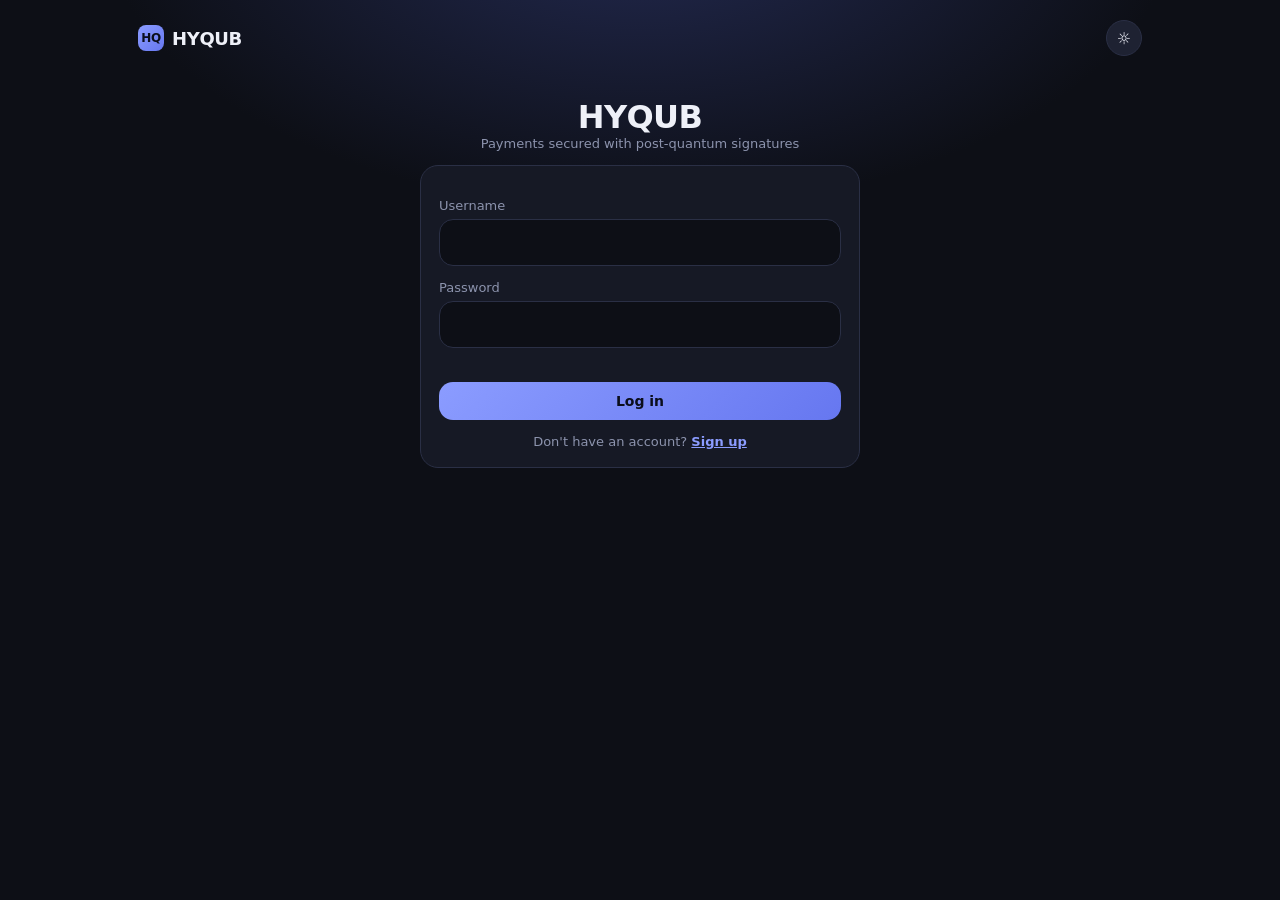
==== frontend/index.html @ eaeb19fa "Simplify app UI: login toggle, remove stats, nav and security card" ====
<!DOCTYPE html>
<html lang="en">
<head>
<meta charset="UTF-8">
<meta name="viewport" content="width=device-width, initial-scale=1.0">
<title>HYQUB</title>
<style>
:root {
  --bg: #0d0f16;
  --s1: #161925;
  --s2: #1e2232;
  --line: #2a2f45;
  --tx: #eef0f8;
  --dim: #8c93ad;
  --ac: #8b9cff;
  --ac2: #6677f0;
  --ok: #4fd69c;
  --bad: #ff7a7a;
  --warn: #ffd166;
  --r: 18px;
  --bal-dim: #b9c1ff;
  --card: var(--s1);
  --card2: var(--s2);
  --text: var(--tx);
  --muted: var(--dim);
  --accent: var(--s2);
  --font: "Segoe UI", Inter, system-ui, sans-serif;
}
[data-theme="light"] {
  --bg: #f4f6fb;
  --s1: #ffffff;
  --s2: #e8ecf8;
  --line: #d3daec;
  --tx: #131726;
  --dim: #616a84;
  --ac: #4f63f6;
  --ac2: #384ce0;
  --ok: #1b9e67;
  --bad: #d94141;
  --warn: #b8860b;
  --bal-dim: #d8e1ff;
  --card: var(--s1);
  --card2: var(--s2);
  --text: var(--tx);
  --muted: var(--dim);
  --accent: var(--s2);
}
* { box-sizing: border-box; }
[hidden] { display: none !important; }
body {
  margin: 0;
  font-family: var(--font);
  background: radial-gradient(900px 500px at 50% -10%, #232a52 0, var(--bg) 60%) fixed;
  color: var(--tx);
  min-height: 100vh;
}
[data-theme="light"] body {
  background: radial-gradient(900px 500px at 50% -10%, #d8e1ff 0, var(--bg) 60%) fixed;
}
.app {
  max-width: 1040px;
  margin: 0 auto;
  padding: 16px 16px 24px;
}
@media (max-width: 900px) {
  .app { max-width: 440px; }
  .dashboard-grid > * { grid-column: span 12 !important; }
}
#screen-auth, #screen-pay, #screen-receive, #screen-status {
  max-width: 440px;
  margin: 0 auto;
}
h1, h2, h3 { margin: 0; font-weight: 650; letter-spacing: -0.02em; }
button { font: inherit; color: inherit; cursor: pointer; border: 0; }
button:focus-visible, input:focus-visible { outline: 2px solid var(--ac); outline-offset: 2px; }
.dim { color: var(--dim); font-size: 13px; }
.ok { color: var(--ok); }
.bad { color: var(--bad); }
.card { background: var(--s1); border: 1px solid var(--line); border-radius: var(--r); padding: 18px; margin-top: 14px; }
.btn { background: var(--s2); border: 1px solid var(--line); border-radius: 14px; padding: 11px 16px; font-weight: 600; font-size: 14px; transition: transform .12s, background .2s, border-color .2s; }
.btn:hover { background: #262b40; }
[data-theme="light"] .btn:hover { background: #dde3f4; }
.btn:active { transform: scale(.97); }
.btn.pri { background: linear-gradient(135deg, var(--ac), var(--ac2)); border: 0; color: #0b0e1c; }
.btn.pri:disabled { opacity: .5; cursor: wait; }
.btn.full { width: 100%; }
.row { display: flex; align-items: center; justify-content: space-between; gap: 10px; }
.av { width: 40px; height: 40px; border-radius: 50%; display: grid; place-items: center; font-weight: 700; color: #0b0e1c; flex: none; }
.av.lg { width: 58px; height: 58px; font-size: 24px; }
input { width: 100%; background: var(--bg); border: 1px solid var(--line); border-radius: 14px; padding: 13px 14px; color: var(--tx); font: inherit; }
input:focus { border-color: var(--ac); }
label { display: block; margin: 14px 0 6px; font-size: 13px; color: var(--dim); }
.err { color: var(--bad); font-size: 13px; min-height: 18px; margin-bottom: 6px; }
.link-btn { background: none; border: 0; padding: 0; color: var(--ac); font-weight: 600; text-decoration: underline; cursor: pointer; display: inline; font-size: inherit; }
.link-btn:hover { color: var(--ac2); }

/* Header & Theme */
.app-header { display: flex; align-items: center; justify-content: space-between; padding: 4px 2px 14px; gap: 10px; }
.header-brand { display: flex; align-items: center; gap: 8px; font-weight: 700; letter-spacing: -0.02em; font-size: 18px; }
.logo-badge { width: 26px; height: 26px; border-radius: 8px; background: linear-gradient(135deg, var(--ac), var(--ac2)); color: #0b0e1c; display: grid; place-items: center; font-size: 12px; font-weight: 800; }
.header-right { display: flex; align-items: center; gap: 10px; }
.icon-btn { width: 36px; height: 36px; padding: 0; border-radius: 50%; display: grid; place-items: center; font-size: 16px; }

/* Dashboard Grid */
.dashboard-grid { display: grid; grid-template-columns: repeat(12, 1fr); gap: 16px; }
.span-4 { grid-column: span 4; }
.span-6 { grid-column: span 6; }
.span-8 { grid-column: span 8; }
.span-12 { grid-column: span 12; }

/* Wallet Card */
.bal { background: linear-gradient(145deg, #272f66, #14172a); border-radius: 24px; padding: 22px; margin-top: 14px; border: 1px solid #3a4387; box-shadow: 0 12px 30px rgba(0,0,0,0.25); }
[data-theme="light"] .bal { background: linear-gradient(145deg, #3746a6, #212c75); border-color: #5566d8; color: #f4f6fb; }
.badges-row { display: flex; gap: 6px; align-items: center; flex-wrap: wrap; }
.badge { display: inline-flex; align-items: center; font-size: 10px; font-weight: 700; letter-spacing: 0.03em; padding: 4px 8px; border-radius: 20px; text-transform: uppercase; line-height: 1; }
.ml-dsa-badge { background: rgba(139,156,255,0.2); color: #c4ceff; border: 1px solid rgba(139,156,255,0.35); }
.testnet-badge { background: rgba(255,209,102,0.2); color: #ffd166; border: 1px solid rgba(255,209,102,0.35); }
.ok-badge { background: rgba(79,214,156,0.18); color: var(--ok); border: 1px solid rgba(79,214,156,0.3); }
.bal .amt { font-size: 40px; font-weight: 700; letter-spacing: -0.03em; margin: 4px 0 2px; }
.demo-rate-line { font-size: 12px; color: var(--dim); margin: 6px 0 16px; }
[data-theme="light"] .bal .demo-rate-line { color: #c0c8eb; }
.acts { margin-top: 14px; }

/* Daily Limit Meter */
.limit-card { margin-top: 14px; padding: 14px 16px; }
.progress-bar { width: 100%; height: 7px; background: var(--bg); border-radius: 4px; overflow: hidden; margin-top: 8px; border: 1px solid var(--line); }
.progress-fill { height: 100%; background: linear-gradient(90deg, var(--ac), var(--ok)); border-radius: 4px; transition: width .4s ease; }

/* Activity & Groups */
.activity-card { margin-top: 16px; padding: 16px 18px; }
.activity-header { display: flex; flex-direction: column; gap: 10px; margin-bottom: 4px; }
.act-tabs { display: flex; gap: 4px; background: var(--bg); border-radius: 12px; padding: 3px; }
.act-tabs button { flex: 1; padding: 6px 4px; font-size: 12px; border-radius: 9px; background: none; color: var(--dim); font-weight: 600; }
.act-tabs button.on { background: var(--s2); color: var(--tx); }
.group-label { font-size: 11px; font-weight: 700; color: var(--dim); letter-spacing: 0.06em; margin: 14px 0 6px; text-transform: uppercase; }
.group-label:first-child { margin-top: 4px; }
.contacts { display: flex; gap: 14px; overflow-x: auto; padding: 4px 2px 8px; scrollbar-width: none; }
.contact { background: none; display: flex; flex-direction: column; align-items: center; gap: 6px; font-size: 12px; color: var(--dim); min-width: 60px; }
.item { display: flex; align-items: center; gap: 12px; padding: 12px 0; border-bottom: 1px solid var(--line); cursor: pointer; }
.item:last-child { border: 0; }
.item .mid { flex: 1; min-width: 0; }
.item .name { font-weight: 600; font-size: 14px; }
.tx-ico { width: 36px; height: 36px; border-radius: 50%; display: grid; place-items: center; font-size: 16px; font-weight: 700; flex: none; }
.tx-ico.sent { background: rgba(255,122,122,0.15); color: var(--bad); }
.tx-ico.recv { background: rgba(79,214,156,0.15); color: var(--ok); }
.item-right { text-align: right; display: flex; flex-direction: column; align-items: flex-end; gap: 2px; }
.chip-status { font-size: 10px; font-weight: 700; text-transform: uppercase; padding: 2px 6px; border-radius: 6px; display: inline-block; }
.chip-status.ok { background: rgba(79,214,156,0.15); color: var(--ok); }
.chip-status.bad { background: rgba(255,122,122,0.15); color: var(--bad); }
.hash { display: none; word-break: break-all; font-size: 11px; color: var(--dim); margin-top: 4px; }
.item.open .hash { display: block; }
.skel { height: 52px; border-radius: 12px; margin: 8px 0; background: linear-gradient(90deg, var(--s2), #2a3050, var(--s2)); background-size: 200% 100%; animation: sh 1.2s infinite; }
@keyframes sh { to { background-position: -200% 0; } }

/* Send Screen & Keypad */
.steps { display: flex; gap: 6px; margin: 14px 0 4px; }
.steps i { flex: 1; height: 4px; border-radius: 2px; background: var(--line); }
.steps i.on { background: var(--ac); }
.amount-container { margin: 10px 0 6px; text-align: center; }
.amount-display-row { display: inline-flex; align-items: baseline; justify-content: center; gap: 6px; background: var(--bg); border: 1px solid var(--line); border-radius: 18px; padding: 8px 18px; min-width: 220px; }
.big { font-size: 38px; font-weight: 700; text-align: right; background: none; border: 0; padding: 0; color: var(--tx); width: 150px; }
.amount-unit { font-size: 18px; font-weight: 700; color: var(--dim); }
.chips { display: flex; gap: 8px; justify-content: center; margin: 10px 0 8px; }
.chip { background: var(--s2); border: 1px solid var(--line); border-radius: 20px; padding: 7px 14px; font-size: 13px; font-weight: 600; cursor: pointer; }
.chip:hover { border-color: var(--ac); }
.keypad { display: grid; grid-template-columns: repeat(3, 1fr); gap: 8px; margin-top: 8px; }
.key { background: var(--s2); border: 1px solid var(--line); border-radius: 14px; padding: 12px; font-size: 18px; font-weight: 600; color: var(--tx); cursor: pointer; transition: background .12s, transform .1s; display: grid; place-items: center; }
.key:hover { background: #262b40; }
[data-theme="light"] .key:hover { background: #dde3f4; }
.key:active { transform: scale(.95); }
.key.key-back { font-size: 16px; color: var(--dim); }
.sum { text-align: center; margin: 8px 0 4px; }

/* Status Screen, Timeline & Receipt */
.stat { text-align: center; padding: 26px 12px; }
.ring { width: 84px; height: 84px; margin: 0 auto 14px; border-radius: 50%; display: grid; place-items: center; font-size: 40px; }
.ring.spin { border: 4px solid var(--line); border-top-color: var(--ac); animation: sp 1s linear infinite; }
.ring.good { background: rgba(79,214,156,.15); color: var(--ok); animation: pop .4s ease; }
.ring.fail { background: rgba(255,122,122,.15); color: var(--bad); animation: pop .4s ease; }
@keyframes sp { to { transform: rotate(360deg); } }
@keyframes pop { from { transform: scale(.4); opacity: 0; } }
.receipt-card { background: var(--bg); border: 1px solid var(--line); border-radius: 14px; padding: 14px 16px; margin: 16px 0 8px; text-align: left; font-size: 13px; }

.timeline { display: flex; flex-direction: column; gap: 10px; margin: 16px 0 8px; padding: 14px 16px; background: var(--bg); border: 1px solid var(--line); border-radius: 14px; text-align: left; }
.timeline-step { display: flex; align-items: center; gap: 10px; font-size: 13px; font-weight: 600; color: var(--tx); opacity: 0; transform: translateY(4px); animation: stepFadeIn 0.3s ease forwards; animation-delay: var(--delay, 0ms); }
.timeline-dot { width: 20px; height: 20px; border-radius: 50%; background: rgba(79, 214, 156, 0.2); color: var(--ok); display: grid; place-items: center; font-size: 11px; font-weight: 700; flex: none; }
@keyframes stepFadeIn { to { opacity: 1; transform: translateY(0); } }

/* Bottom Sheet */
.sheet-backdrop { position: fixed; inset: 0; background: rgba(0,0,0,0.6); backdrop-filter: blur(2px); z-index: 90; }
.bottom-sheet { position: fixed; left: 50%; bottom: 0; transform: translateX(-50%); width: 100%; max-width: 440px; background: var(--s1); border: 1px solid var(--line); border-radius: 24px 24px 0 0; padding: 18px 20px 28px; z-index: 100; box-shadow: 0 -10px 40px rgba(0,0,0,0.5); animation: slideUp .25s ease; box-sizing: border-box; }
@keyframes slideUp { from { transform: translate(-50%, 100%); } to { transform: translate(-50%, 0); } }
.sheet-handle { width: 40px; height: 4px; background: var(--line); border-radius: 2px; margin: 0 auto 16px; }
.sheet-detail-row { display: flex; justify-content: space-between; align-items: center; padding: 10px 0; border-bottom: 1px solid var(--line); font-size: 13px; }
.sheet-hash { font-family: monospace; font-size: 11px; word-break: break-all; background: var(--bg); padding: 8px 10px; border-radius: 8px; border: 1px solid var(--line); color: var(--dim); width: 100%; box-sizing: border-box; }


/* Autofill Fix & Shake */
input:-webkit-autofill,
input:-webkit-autofill:hover,
input:-webkit-autofill:focus,
input:-webkit-autofill:active {
  -webkit-box-shadow: 0 0 0 1000px var(--bg) inset !important;
  -webkit-text-fill-color: var(--tx) !important;
  transition: background-color 5000s ease-in-out 0s;
}
@keyframes shake {
  0%, 100% { transform: translateX(0); }
  20%, 60% { transform: translateX(-6px); }
  40%, 80% { transform: translateX(6px); }
}
.shake { animation: shake 0.35s ease; }

#toast { position: fixed; left: 50%; bottom: 80px; transform: translateX(-50%); background: var(--s2); border: 1px solid var(--line); padding: 11px 18px; border-radius: 14px; opacity: 0; pointer-events: none; transition: opacity .25s; z-index: 120; font-size: 13px; font-weight: 600; box-shadow: 0 4px 16px rgba(0,0,0,0.3); }
#toast.on { opacity: 1; }
@media(prefers-reduced-motion: reduce) {
  *, ::before, ::after { animation: none !important; transition: none !important; }
}
</style>
</head>
<body>
<div class="app">

<header class="app-header">
  <div class="header-brand">
    <div class="logo-badge">HQ</div>
    <span>HYQUB</span>
  </div>
  <div class="header-right">
    <button id="btn-theme" class="btn icon-btn" type="button" aria-label="Toggle theme">☼</button>
  </div>
</header>

<section id="screen-auth">
  <div style="text-align:center;margin:28px 0 8px">
    <h1 style="font-size:32px">HYQUB</h1>
    <div class="dim">Payments secured with post-quantum signatures</div>
  </div>
  <div id="auth-card" class="card">
    <form id="auth-form" autocomplete="off">
      <label for="auth-username">Username</label><input id="auth-username" autocomplete="username" required>
      <label for="auth-password">Password</label><input id="auth-password" type="password" autocomplete="current-password" required>
      <div id="auth-error" class="err" role="alert" style="margin-top:10px"></div>
      <button id="auth-submit" class="btn pri full" type="submit">Log in</button>
      <div id="auth-switch" class="dim" style="text-align:center;margin-top:14px;font-size:13px">
        <span id="auth-switch-text">Don't have an account? </span><button id="auth-switch-btn" class="link-btn" type="button">Sign up</button>
      </div>
    </form>
    <p id="auth-hint" class="dim" hidden>Creating your secure wallet. This can take up to 20 seconds.</p>
  </div>
</section>

<section id="screen-home" hidden>
  <div class="row">
    <div class="row" style="justify-content:flex-start">
      <div id="home-av" class="av"></div>
      <div><div class="dim">Welcome back</div><h2 id="home-name"></h2></div>
    </div>
    <button id="btn-logout" class="btn">Log out</button>
  </div>

  <section class="dashboard-grid" style="margin-top:14px">
    <div id="price-chart" class="span-8"></div>
    <div class="span-4" style="display:flex;flex-direction:column;gap:14px">
      <div class="bal" style="margin-top:0">
        <div class="row" style="margin-bottom:12px">
          <div class="badges-row">
            <span class="badge ml-dsa-badge">Protected by ML-DSA</span>
            <span class="badge testnet-badge">Test network</span>
          </div>
          <button id="btn-eye" class="btn" style="padding:6px 12px;font-size:12px" aria-label="Show or hide balance">Hide</button>
        </div>
        <div class="dim" style="color:var(--bal-dim);font-size:13px">Available balance</div>
        <div class="amt"><span id="home-balance">0</span> <span style="font-size:18px">ETH</span></div>
        <div id="home-demo-usd" class="demo-rate-line">≈ $0.00 at a demo rate. Test ETH has no real value.</div>
        <div class="acts">
          <button id="btn-go-pay" class="btn pri full" type="button">Send</button>
        </div>
      </div>

      <div class="card limit-card" style="margin-top:0">
        <div class="row">
          <span style="font-weight:600;font-size:14px">Daily limit</span>
          <span id="limit-text" class="dim" style="font-size:12px">0.000 / 1 ETH sent in 24h</span>
        </div>
        <div class="progress-bar">
          <div id="limit-fill" class="progress-fill" style="width:0%"></div>
        </div>
      </div>
    </div>

    <div id="contacts-wrap" class="span-12" style="margin-top:0" hidden>
      <h2 style="font-size:16px;margin:10px 0 6px">Send again</h2>
      <div id="contacts" class="contacts"></div>
    </div>

    <div class="card activity-card span-12" style="margin-top:0">
      <div class="activity-header">
        <h2 style="font-size:16px">Activity</h2>
        <div class="act-tabs">
          <button id="tab-filter-all" class="on" type="button">All</button>
          <button id="tab-filter-sent" type="button">Sent</button>
          <button id="tab-filter-recv" type="button">Received</button>
          <button id="tab-filter-fail" type="button">Failed</button>
        </div>
      </div>
      <div id="home-skel"><div class="skel"></div><div class="skel"></div></div>
      <div id="home-empty" class="dim" style="padding:14px 0" hidden>No payments yet. Tap Send to make your first one.</div>
      <div id="home-history"></div>
    </div>
  </section>
</section>

<section id="screen-pay" hidden>
  <div class="row"><button id="btn-pay-back" class="btn" type="button">Back</button><h2>Send money</h2><span style="width:64px"></span></div>
  <div class="steps"><i id="st1" class="on"></i><i id="st2"></i><i id="st3"></i></div>
  <div id="pay-error" class="err" role="alert"></div>

  <div id="pay-step-1" class="card" style="margin-top:6px">
    <label for="pay-search" style="margin-top:0">Who are you sending to?</label>
    <input id="pay-search" placeholder="Search by name" autocomplete="off">
    <div id="pay-results" style="margin-top:8px"></div>
  </div>

  <div id="pay-step-2" class="card" style="margin-top:6px" hidden>
    <div class="sum">
      <div id="p2-av" class="av lg" style="margin:0 auto 8px"></div>
      <div class="dim">Sending to</div>
      <h2 id="p2-name"></h2>
    </div>
    <div id="amount-container" class="amount-container">
      <div class="amount-display-row">
        <input id="pay-amount" class="big" readonly placeholder="0" autocomplete="off" aria-label="Amount in ETH">
        <span class="amount-unit">ETH</span>
      </div>
    </div>
    <div class="dim" style="text-align:center">Up to 0.5 per payment and 1 per day.</div>
    <div class="chips">
      <button type="button" class="chip" data-amt="0.01">0.01</button>
      <button type="button" class="chip" data-amt="0.05">0.05</button>
      <button type="button" class="chip" data-amt="0.1">0.1</button>
    </div>
    <div class="keypad">
      <button type="button" class="key" data-k="1">1</button>
      <button type="button" class="key" data-k="2">2</button>
      <button type="button" class="key" data-k="3">3</button>
      <button type="button" class="key" data-k="4">4</button>
      <button type="button" class="key" data-k="5">5</button>
      <button type="button" class="key" data-k="6">6</button>
      <button type="button" class="key" data-k="7">7</button>
      <button type="button" class="key" data-k="8">8</button>
      <button type="button" class="key" data-k="9">9</button>
      <button type="button" class="key" data-k=".">.</button>
      <button type="button" class="key" data-k="0">0</button>
      <button type="button" class="key key-back" data-k="back" aria-label="Backspace">⌫</button>
    </div>
    <button id="p2-next" class="btn pri full" type="button" style="margin-top:14px">Continue</button>
  </div>

  <div id="pay-step-3" class="card" style="margin-top:6px" hidden>
    <div class="sum">
      <div id="p3-av" class="av lg" style="margin:0 auto 8px"></div>
      <div class="dim">You are sending</div>
      <h2 id="p3-amt" style="font-size:32px"></h2>
      <div class="dim">to <b id="p3-name"></b></div>
    </div>
    <label for="pay-password">Confirm with your password</label>
    <input id="pay-password" type="password" autocomplete="current-password">
    <button id="pay-submit" class="btn pri full" type="button" style="margin-top:16px">Confirm and send</button>
  </div>
</section>

<section id="screen-receive" hidden>
  <div class="card stat" style="padding:28px 18px">
    <div id="recv-av" class="av lg" style="margin:0 auto 12px;width:72px;height:72px;font-size:28px"></div>
    <h2 id="recv-name" style="font-size:24px;margin-bottom:8px"></h2>
    <div class="badge ml-dsa-badge" style="display:inline-block;margin-bottom:16px">HYQUB Username</div>
    <p class="dim" style="max-width:320px;margin:0 auto 20px;font-size:14px;line-height:1.5">
      Share your username. Anyone in HYQUB can search it and send you test ETH. Your wallet address stays private.
    </p>
    <button id="btn-copy-username" class="btn pri full" type="button">Copy username</button>
  </div>
</section>

<section id="screen-status" hidden>
  <div class="card stat">
    <div id="status-ring" class="ring spin"></div>
    <h2 id="status-title"></h2>
    <p id="status-sub" class="dim"></p>
    <div id="status-timeline" class="timeline" hidden>
      <div class="timeline-step" style="--delay: 0ms">
        <div class="timeline-dot">✓</div>
        <div class="timeline-text">Signed with ML-DSA</div>
      </div>
      <div class="timeline-step" style="--delay: 250ms">
        <div class="timeline-dot">✓</div>
        <div class="timeline-text">Verifier A approved</div>
      </div>
      <div class="timeline-step" style="--delay: 500ms">
        <div class="timeline-dot">✓</div>
        <div class="timeline-text">Verifier B approved</div>
      </div>
      <div class="timeline-step" style="--delay: 750ms">
        <div class="timeline-dot">✓</div>
        <div class="timeline-text">Approval token issued</div>
      </div>
    </div>
    <div id="status-receipt" class="receipt-card" hidden>
      <div class="row"><span class="dim">To</span><span id="rec-to" style="font-weight:600"></span></div>
      <div class="row" style="margin-top:8px"><span class="dim">Amount</span><span id="rec-amt" style="font-weight:600"></span></div>
      <div class="row" style="margin-top:8px;flex-direction:column;align-items:flex-start;gap:4px">
        <span class="dim">Transaction</span>
        <div id="rec-tx" class="sheet-hash"></div>
      </div>
    </div>
    <div class="row" style="margin-top:16px;justify-content:center;gap:10px">
      <button id="status-copy" class="btn" hidden type="button">Copy receipt</button>
      <button id="status-done" class="btn pri" hidden type="button">Done</button>
      <button id="status-retry" class="btn pri" hidden type="button">Try again</button>
    </div>
  </div>
</section>

<div id="sheet-backdrop" class="sheet-backdrop" hidden></div>
<div id="tx-sheet" class="bottom-sheet" hidden role="dialog" aria-modal="true" aria-labelledby="sheet-title">
  <div class="sheet-handle"></div>
  <h3 id="sheet-title" style="margin:0 0 14px;font-size:20px;font-weight:700"></h3>
  <div class="sheet-detail-row">
    <span class="dim">Status</span>
    <span id="sheet-status"></span>
  </div>
  <div class="sheet-detail-row">
    <span id="sheet-party-label" class="dim">Counterparty</span>
    <span id="sheet-party" style="font-weight:600"></span>
  </div>
  <div class="sheet-detail-row">
    <span class="dim">Time</span>
    <span id="sheet-time"></span>
  </div>
  <div class="sheet-detail-row" style="flex-direction:column;align-items:flex-start;gap:4px">
    <span class="dim">Transaction hash</span>
    <div id="sheet-hash" class="sheet-hash"></div>
  </div>
  <div style="display:flex;gap:10px;margin-top:18px">
    <button id="btn-copy-tx" class="btn pri full" type="button">Copy transaction hash</button>
    <button id="btn-close-sheet" class="btn" type="button" style="width:80px">Close</button>
  </div>
</div>


</div>
<div id="toast" role="status"></div>
<script src="js/price-chart.js"></script>
<script type="module" src="js/app.js"></script>
</body>
</html>
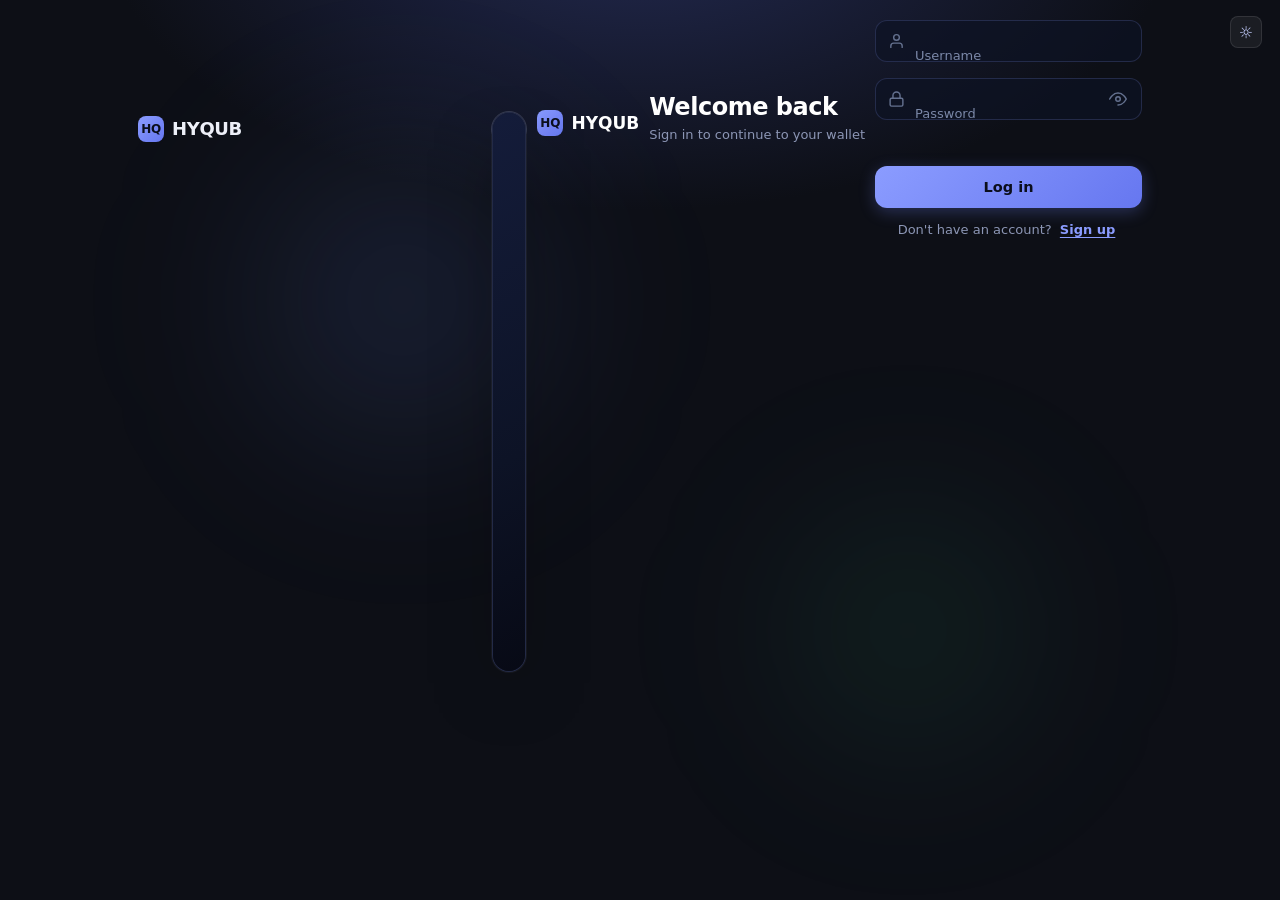
==== commit 2fe955f2: "WIP: login redesign, payment UX (login not working)" ====
--- a/frontend/index.html
+++ b/frontend/index.html
@@ -66,7 +66,7 @@
   .app { max-width: 440px; }
   .dashboard-grid > * { grid-column: span 12 !important; }
 }
-#screen-auth, #screen-pay, #screen-receive, #screen-status {
+#screen-pay, #screen-receive, #screen-status {
   max-width: 440px;
   margin: 0 auto;
 }
@@ -101,6 +101,14 @@
 .header-right { display: flex; align-items: center; gap: 10px; }
 .icon-btn { width: 36px; height: 36px; padding: 0; border-radius: 50%; display: grid; place-items: center; font-size: 16px; }
 
+/* Header user pill */
+.header-user-pill { display: flex; align-items: center; gap: 8px; background: var(--s2); border: 1px solid var(--line); border-radius: 22px; padding: 4px 12px 4px 4px; }
+.header-user-pill .av { width: 28px; height: 28px; font-size: 12px; }
+.header-user-name { font-size: 13px; font-weight: 600; max-width: 100px; overflow: hidden; text-overflow: ellipsis; white-space: nowrap; }
+.btn-logout { background: var(--s2); border: 1px solid var(--line); border-radius: 10px; padding: 7px 14px; font-weight: 600; font-size: 12px; color: var(--dim); transition: background .15s, border-color .15s, color .15s; }
+.btn-logout:hover { border-color: var(--bad); color: var(--bad); }
+.btn-logout svg { vertical-align: middle; margin-right: 4px; }
+
 /* Dashboard Grid */
 .dashboard-grid { display: grid; grid-template-columns: repeat(12, 1fr); gap: 16px; }
 .span-4 { grid-column: span 4; }
@@ -108,18 +116,30 @@
 .span-8 { grid-column: span 8; }
 .span-12 { grid-column: span 12; }
 
+/* Greeting */
+.greeting { font-size: 22px; font-weight: 700; letter-spacing: -0.02em; margin-bottom: 4px; }
+.greeting-sub { font-size: 13px; color: var(--dim); margin-bottom: 16px; }
+
 /* Wallet Card */
-.bal { background: linear-gradient(145deg, #272f66, #14172a); border-radius: 24px; padding: 22px; margin-top: 14px; border: 1px solid #3a4387; box-shadow: 0 12px 30px rgba(0,0,0,0.25); }
+.bal { background: linear-gradient(145deg, #272f66, #14172a); border-radius: 24px; padding: 22px; margin-top: 14px; border: 1px solid #3a4387; position: relative; overflow: hidden; }
+.bal::before { content: ''; position: absolute; inset: -1px; border-radius: 25px; padding: 1px; background: linear-gradient(145deg, rgba(139,156,255,0.4), rgba(102,119,240,0.1), rgba(79,214,156,0.2)); -webkit-mask: linear-gradient(#fff 0 0) content-box, linear-gradient(#fff 0 0); -webkit-mask-composite: xor; mask-composite: exclude; pointer-events: none; z-index: 1; }
+.bal-glow { position: absolute; top: -40px; right: -40px; width: 180px; height: 180px; background: radial-gradient(circle, rgba(139,156,255,0.12) 0%, transparent 70%); pointer-events: none; }
 [data-theme="light"] .bal { background: linear-gradient(145deg, #3746a6, #212c75); border-color: #5566d8; color: #f4f6fb; }
 .badges-row { display: flex; gap: 6px; align-items: center; flex-wrap: wrap; }
 .badge { display: inline-flex; align-items: center; font-size: 10px; font-weight: 700; letter-spacing: 0.03em; padding: 4px 8px; border-radius: 20px; text-transform: uppercase; line-height: 1; }
 .ml-dsa-badge { background: rgba(139,156,255,0.2); color: #c4ceff; border: 1px solid rgba(139,156,255,0.35); }
 .testnet-badge { background: rgba(255,209,102,0.2); color: #ffd166; border: 1px solid rgba(255,209,102,0.35); }
 .ok-badge { background: rgba(79,214,156,0.18); color: var(--ok); border: 1px solid rgba(79,214,156,0.3); }
-.bal .amt { font-size: 40px; font-weight: 700; letter-spacing: -0.03em; margin: 4px 0 2px; }
+.bal .amt { font-size: 48px; font-weight: 700; letter-spacing: -0.03em; margin: 8px 0 2px; line-height: 1.1; position: relative; z-index: 2; }
+.bal .amt .eth-unit { font-size: 20px; font-weight: 600; color: var(--bal-dim); margin-left: 4px; }
+.bal .wallet-addr-row { display: flex; align-items: center; gap: 8px; margin-top: 10px; position: relative; z-index: 2; }
+.bal .wallet-addr { font-size: 11px; font-family: "SF Mono", "Consolas", monospace; color: var(--bal-dim); opacity: 0.7; }
+.btn-copy-addr { background: rgba(255,255,255,0.08); border: 1px solid rgba(255,255,255,0.12); border-radius: 6px; padding: 3px 8px; font-size: 10px; color: var(--bal-dim); cursor: pointer; transition: background .15s; }
+.btn-copy-addr:hover { background: rgba(255,255,255,0.16); }
 .demo-rate-line { font-size: 12px; color: var(--dim); margin: 6px 0 16px; }
 [data-theme="light"] .bal .demo-rate-line { color: #c0c8eb; }
-.acts { margin-top: 14px; }
+.acts { margin-top: 14px; display: flex; gap: 10px; }
+.acts .btn { flex: 1; }
 
 /* Daily Limit Meter */
 .limit-card { margin-top: 14px; padding: 14px 16px; }
@@ -136,21 +156,41 @@
 .group-label:first-child { margin-top: 4px; }
 .contacts { display: flex; gap: 14px; overflow-x: auto; padding: 4px 2px 8px; scrollbar-width: none; }
 .contact { background: none; display: flex; flex-direction: column; align-items: center; gap: 6px; font-size: 12px; color: var(--dim); min-width: 60px; }
-.item { display: flex; align-items: center; gap: 12px; padding: 12px 0; border-bottom: 1px solid var(--line); cursor: pointer; }
+.item { display: flex; align-items: center; gap: 12px; padding: 12px 0; border-bottom: 1px solid var(--line); cursor: pointer; transition: background .15s; border-radius: 8px; }
+.item:hover { background: rgba(139,156,255,0.04); }
 .item:last-child { border: 0; }
 .item .mid { flex: 1; min-width: 0; }
-.item .name { font-weight: 600; font-size: 14px; }
-.tx-ico { width: 36px; height: 36px; border-radius: 50%; display: grid; place-items: center; font-size: 16px; font-weight: 700; flex: none; }
+.item .name { font-weight: 600; font-size: 14px; display: flex; align-items: center; gap: 8px; }
+.item .name .av { width: 24px; height: 24px; font-size: 10px; }
+.tx-ico { width: 36px; height: 36px; border-radius: 50%; display: grid; place-items: center; font-weight: 700; flex: none; }
 .tx-ico.sent { background: rgba(255,122,122,0.15); color: var(--bad); }
 .tx-ico.recv { background: rgba(79,214,156,0.15); color: var(--ok); }
-.item-right { text-align: right; display: flex; flex-direction: column; align-items: flex-end; gap: 2px; }
+.tx-ico svg { width: 16px; height: 16px; }
+.item-right { text-align: right; display: flex; flex-direction: column; align-items: flex-end; gap: 4px; }
+.item-right .tx-amount { font-size: 14px; font-weight: 600; }
+.item-right .tx-amount.sent-amount { color: var(--tx); }
+.item-right .tx-amount.recv-amount { color: var(--ok); }
 .chip-status { font-size: 10px; font-weight: 700; text-transform: uppercase; padding: 2px 6px; border-radius: 6px; display: inline-block; }
 .chip-status.ok { background: rgba(79,214,156,0.15); color: var(--ok); }
 .chip-status.bad { background: rgba(255,122,122,0.15); color: var(--bad); }
+.chip-status.pending { background: rgba(255,209,102,0.15); color: var(--warn); animation: pulsePending 2s infinite ease-in-out; }
+@keyframes pulsePending { 0%, 100% { opacity: 1; } 50% { opacity: 0.55; } }
+.item .time-relative { font-size: 12px; color: var(--dim); }
 .hash { display: none; word-break: break-all; font-size: 11px; color: var(--dim); margin-top: 4px; }
 .item.open .hash { display: block; }
+
+/* Skeleton placeholders */
 .skel { height: 52px; border-radius: 12px; margin: 8px 0; background: linear-gradient(90deg, var(--s2), #2a3050, var(--s2)); background-size: 200% 100%; animation: sh 1.2s infinite; }
+.skel-balance { height: 160px; border-radius: 24px; margin-bottom: 14px; background: linear-gradient(90deg, var(--s2), #2a3050, var(--s2)); background-size: 200% 100%; animation: sh 1.2s infinite; }
 @keyframes sh { to { background-position: -200% 0; } }
+
+/* Empty state */
+.empty-state { display: flex; flex-direction: column; align-items: center; padding: 32px 16px; text-align: center; }
+.empty-state-icon { width: 64px; height: 64px; border-radius: 50%; background: var(--s2); display: grid; place-items: center; margin-bottom: 14px; }
+.empty-state-icon svg { width: 28px; height: 28px; color: var(--dim); }
+.empty-state-title { font-size: 15px; font-weight: 600; margin-bottom: 6px; }
+.empty-state-sub { font-size: 13px; color: var(--dim); margin-bottom: 16px; }
+.empty-state .btn { font-size: 13px; padding: 9px 20px; }
 
 /* Send Screen & Keypad */
 .steps { display: flex; gap: 6px; margin: 14px 0 4px; }
@@ -211,15 +251,769 @@
 }
 .shake { animation: shake 0.35s ease; }
 
+/* Toast */
 #toast { position: fixed; left: 50%; bottom: 80px; transform: translateX(-50%); background: var(--s2); border: 1px solid var(--line); padding: 11px 18px; border-radius: 14px; opacity: 0; pointer-events: none; transition: opacity .25s; z-index: 120; font-size: 13px; font-weight: 600; box-shadow: 0 4px 16px rgba(0,0,0,0.3); }
-#toast.on { opacity: 1; }
+/* Network Banner */
+.network-banner {
+  background: rgba(255, 122, 122, 0.16);
+  border: 1px solid var(--bad);
+  color: var(--bad);
+  padding: 10px 14px;
+  border-radius: 12px;
+  margin-bottom: 12px;
+  font-size: 13px;
+  font-weight: 600;
+  display: flex;
+  align-items: center;
+  gap: 8px;
+  animation: slideDown .2s ease;
+}
+@keyframes slideDown { from { transform: translateY(-8px); opacity: 0; } to { transform: translateY(0); opacity: 1; } }
+
+/* Inline Validation Messages */
+.inline-val { font-size: 12px; min-height: 18px; margin: 4px 0 6px; }
+.inline-val.err { color: var(--bad); }
+.inline-val.ok { color: var(--ok); }
+.inline-val.dim { color: var(--dim); }
+
+/* Review Summary Card */
+.review-card {
+  background: var(--bg);
+  border: 1px solid var(--line);
+  border-radius: 14px;
+  padding: 14px 16px;
+  margin: 12px 0 16px;
+  display: flex;
+  flex-direction: column;
+  gap: 12px;
+}
+.review-row {
+  display: flex;
+  justify-content: space-between;
+  align-items: center;
+  font-size: 13px;
+}
+.review-party {
+  display: flex;
+  align-items: center;
+  gap: 8px;
+}
+.review-party .av {
+  width: 24px;
+  height: 24px;
+  font-size: 10px;
+}
+
+/* Verification list in tx sheet */
+.sheet-verify-list {
+  display: flex;
+  flex-direction: column;
+  gap: 8px;
+  background: var(--bg);
+  border: 1px solid var(--line);
+  border-radius: 14px;
+  padding: 12px 14px;
+  margin-top: 6px;
+}
+.sheet-verify-item {
+  display: flex;
+  align-items: center;
+  gap: 10px;
+  font-size: 12px;
+  font-weight: 600;
+}
+.sheet-verify-dot {
+  width: 18px;
+  height: 18px;
+  border-radius: 50%;
+  display: grid;
+  place-items: center;
+  font-size: 10px;
+  font-weight: 700;
+  flex: none;
+}
+.sheet-verify-dot.done {
+  background: rgba(79, 214, 156, 0.2);
+  color: var(--ok);
+}
+.sheet-verify-dot.pending {
+  background: rgba(255, 209, 102, 0.2);
+  color: var(--warn);
+  animation: pulsePending 1.5s infinite;
+}
+.sheet-verify-dot.fail {
+  background: rgba(255, 122, 122, 0.2);
+  color: var(--bad);
+}
+.sheet-verify-dot.idle {
+  background: var(--s2);
+  color: var(--dim);
+}
+
 @media(prefers-reduced-motion: reduce) {
   *, ::before, ::after { animation: none !important; transition: none !important; }
+}
+@media (max-width: 360px) {
+  .bal .amt { font-size: 32px; }
+  .greeting { font-size: 18px; }
+  .header-user-name { max-width: 60px; }
+  .acts { flex-direction: column; }
+}
+
+/* ==========================================================================
+   HYQUB Fitted Desktop Layout & Custom Card Styling
+   ========================================================================== */
+
+body.auth-screen-active,
+body:has(#screen-auth:not([hidden])) {
+  margin: 0;
+  padding: 0;
+  background: radial-gradient(ellipse 90% 70% at 50% 20%, #151d3b 0%, #0c1124 55%, #060810 100%) fixed;
+  color: var(--tx);
+  min-height: 100vh;
+  overflow-x: hidden;
+}
+body.auth-screen-active .app,
+body:has(#screen-auth:not([hidden])) .app {
+  max-width: 100% !important;
+  margin: 0 !important;
+  padding: 0 !important;
+  min-height: 100vh;
+  display: flex;
+  flex-direction: column;
+}
+body.auth-screen-active .app-header,
+body:has(#screen-auth:not([hidden])) .app-header {
+  display: none !important;
+}
+body.auth-screen-active .network-banner,
+body:has(#screen-auth:not([hidden])) .network-banner {
+  position: fixed;
+  top: 16px;
+  left: 50%;
+  transform: translateX(-50%);
+  z-index: 1000;
+  max-width: 90%;
+  width: 480px;
+  box-shadow: 0 8px 24px rgba(0, 0, 0, 0.4);
+}
+
+/* ── HYQUB Auth Screen: Centered Split Card Experience ── */
+#screen-auth.auth-split-screen {
+  display: flex;
+  align-items: center;
+  justify-content: center;
+  width: 100%;
+  min-height: 100vh;
+  height: 100vh;
+  margin: 0;
+  max-width: 100%;
+  position: relative;
+  overflow-y: auto;
+  overflow-x: hidden;
+  padding: 24px 20px;
+  box-sizing: border-box;
+  background: radial-gradient(circle at 20% 30%, #151d3b 0%, #0c1124 55%, #060810 100%);
+}
+
+/* Background Ambient Glows */
+.auth-ambient-glow {
+  position: absolute;
+  border-radius: 50%;
+  filter: blur(80px);
+  pointer-events: none;
+  z-index: 1;
+}
+.auth-glow-1 {
+  width: 420px;
+  height: 420px;
+  background: radial-gradient(circle, rgba(108, 142, 245, 0.18) 0%, transparent 70%);
+  top: 10%;
+  left: 15%;
+}
+.auth-glow-2 {
+  width: 360px;
+  height: 360px;
+  background: radial-gradient(circle, rgba(61, 214, 140, 0.12) 0%, transparent 70%);
+  bottom: 10%;
+  right: 15%;
+}
+
+/* Centered Card (>= 900px) */
+#auth-card.auth-card {
+  display: flex;
+  flex-direction: row;
+  width: 100%;
+  max-width: 960px;
+  min-height: 560px;
+  border-radius: 24px;
+  background: #111627;
+  border: 1px solid rgba(139, 156, 255, 0.15);
+  box-shadow: 0 24px 64px -12px rgba(0, 0, 0, 0.7), 0 0 0 1px rgba(255, 255, 255, 0.05);
+  overflow: hidden;
+  position: relative;
+  z-index: 2;
+  margin: auto;
+  animation: authCardEntrance 0.6s cubic-bezier(0.16, 1, 0.3, 1) both;
+  transition: box-shadow 0.3s ease, border-color 0.3s ease;
+}
+
+@keyframes authCardEntrance {
+  from {
+    opacity: 0;
+    transform: translateY(16px) scale(0.99);
+  }
+  to {
+    opacity: 1;
+    transform: translateY(0) scale(1);
+  }
+}
+
+/* Red tint & error shake state */
+#auth-card.auth-card.has-error {
+  border-color: rgba(255, 122, 122, 0.45);
+  box-shadow: 0 24px 64px -12px rgba(255, 80, 80, 0.25), 0 0 0 1px rgba(255, 122, 122, 0.3);
+}
+
+/* ── LEFT PANEL (about 55%): Illustration & Trust Experience ── */
+.auth-card-illustration {
+  flex: 0 0 55%;
+  width: 55%;
+  position: relative;
+  display: flex;
+  flex-direction: column;
+  justify-content: space-between;
+  padding: 32px 34px 28px;
+  box-sizing: border-box;
+  background: linear-gradient(155deg, #141c3a 0%, #0d1326 60%, #070914 100%);
+  overflow: hidden;
+  color: #eef0f8;
+}
+
+/* Organic curved wave right edge */
+.auth-wave-edge {
+  position: absolute;
+  top: 0;
+  bottom: 0;
+  right: -1px;
+  width: 32px;
+  pointer-events: none;
+  z-index: 4;
+}
+.auth-wave-edge svg {
+  width: 100%;
+  height: 100%;
+  display: block;
+}
+
+/* Illustration Header */
+.auth-ill-header {
+  display: flex;
+  align-items: center;
+  gap: 10px;
+  position: relative;
+  z-index: 3;
+}
+.auth-ill-brand {
+  font-size: 18px;
+  font-weight: 800;
+  letter-spacing: -0.02em;
+  color: #ffffff;
+}
+.auth-pill-tag {
+  display: inline-flex;
+  align-items: center;
+  font-size: 9.5px;
+  font-weight: 700;
+  letter-spacing: 0.06em;
+  padding: 3px 9px;
+  border-radius: 20px;
+  background: rgba(139, 156, 255, 0.16);
+  color: #c4ceff;
+  border: 1px solid rgba(139, 156, 255, 0.28);
+  text-transform: uppercase;
+}
+
+/* SVG Art Container */
+.auth-art-box {
+  width: 100%;
+  position: relative;
+  display: flex;
+  align-items: center;
+  justify-content: center;
+  margin: 6px 0;
+  z-index: 3;
+}
+.auth-art-svg {
+  width: 100%;
+  max-width: 380px;
+  height: auto;
+  display: block;
+}
+
+/* Interactive & Floating Animations */
+.art-shield-group {
+  animation: shieldFloat 7s ease-in-out infinite;
+  transform-origin: center;
+  transition: transform 0.15s ease-out;
+}
+@keyframes shieldFloat {
+  0%, 100% { transform: translate(255px, 145px) translateY(0); }
+  50% { transform: translate(255px, 145px) translateY(-6px); }
+}
+
+.art-floating-coin {
+  animation: coinFloat 6s ease-in-out infinite;
+}
+@keyframes coinFloat {
+  0%, 100% { transform: translate(370px, 75px) translateY(0); }
+  50% { transform: translate(370px, 75px) translateY(-5px); }
+}
+
+.art-verifier-node.node-1 {
+  animation: nodePulse1 4s ease-in-out infinite alternate;
+}
+.art-verifier-node.node-2 {
+  animation: nodePulse2 4s ease-in-out infinite alternate;
+}
+@keyframes nodePulse1 {
+  0% { transform: translate(0, 0); opacity: 0.85; }
+  100% { transform: translate(-2px, -3px); opacity: 1; }
+}
+@keyframes nodePulse2 {
+  0% { transform: translate(0, 0); opacity: 0.85; }
+  100% { transform: translate(2px, 3px); opacity: 1; }
+}
+
+/* Headline & Trust Points */
+.auth-ill-copy {
+  display: flex;
+  flex-direction: column;
+  gap: 10px;
+  position: relative;
+  z-index: 3;
+}
+.auth-headline {
+  font-size: 21px;
+  font-weight: 750;
+  letter-spacing: -0.02em;
+  line-height: 1.2;
+  margin: 0;
+  color: #ffffff;
+  background: linear-gradient(135deg, #ffffff 40%, #b9caff 80%, #7ee7be 100%);
+  -webkit-background-clip: text;
+  -webkit-text-fill-color: transparent;
+}
+
+/* Three Trust Points */
+.auth-trust-list {
+  display: flex;
+  flex-direction: column;
+  gap: 6px;
+}
+.auth-trust-item {
+  display: flex;
+  align-items: center;
+  gap: 10px;
+  padding: 6px 10px;
+  background: rgba(22, 28, 48, 0.6);
+  border: 1px solid rgba(139, 156, 255, 0.12);
+  border-radius: 10px;
+  font-size: 12px;
+  font-weight: 600;
+  color: #d8e1ff;
+  backdrop-filter: blur(6px);
+  transition: transform 0.2s ease, border-color 0.2s ease, background 0.2s ease;
+}
+.auth-trust-item:hover {
+  background: rgba(26, 34, 60, 0.8);
+  border-color: rgba(139, 156, 255, 0.28);
+  transform: translateX(3px);
+}
+.auth-trust-icon {
+  width: 24px;
+  height: 24px;
+  border-radius: 6px;
+  display: grid;
+  place-items: center;
+  flex: none;
+  background: rgba(139, 156, 255, 0.15);
+  border: 1px solid rgba(139, 156, 255, 0.25);
+  color: #8ba8ff;
+}
+.auth-trust-item:nth-child(2) .auth-trust-icon {
+  background: rgba(79, 214, 156, 0.15);
+  border-color: rgba(79, 214, 156, 0.25);
+  color: #4fd69c;
+}
+.auth-trust-item:nth-child(3) .auth-trust-icon {
+  background: rgba(255, 209, 102, 0.15);
+  border-color: rgba(255, 209, 102, 0.25);
+  color: #ffd166;
+}
+
+/* Tiny Line Footer */
+.auth-ill-footer {
+  display: flex;
+  align-items: center;
+  gap: 7px;
+  font-size: 11px;
+  color: #7b8eaf;
+  position: relative;
+  z-index: 3;
+  margin-top: 2px;
+}
+.auth-status-dot {
+  width: 6px;
+  height: 6px;
+  border-radius: 50%;
+  background: #4fd69c;
+  box-shadow: 0 0 7px #4fd69c;
+  animation: pulseStatus 2s infinite;
+}
+@keyframes pulseStatus {
+  0%, 100% { opacity: 1; transform: scale(1); }
+  50% { opacity: 0.6; transform: scale(0.85); }
+}
+
+/* ── RIGHT PANEL (about 45%): Form & Interactivity ── */
+.auth-card-form {
+  flex: 0 0 45%;
+  width: 45%;
+  display: flex;
+  flex-direction: column;
+  justify-content: center;
+  padding: 36px 34px;
+  box-sizing: border-box;
+  position: relative;
+  z-index: 5;
+  background: #111627;
+}
+
+/* Floating Theme Toggle in Form */
+.auth-theme-toggle {
+  position: absolute;
+  top: 16px;
+  right: 18px;
+  background: rgba(255, 255, 255, 0.06);
+  border: 1px solid rgba(255, 255, 255, 0.1);
+  color: #c4ceff;
+  width: 32px;
+  height: 32px;
+  border-radius: 8px;
+  display: grid;
+  place-items: center;
+  cursor: pointer;
+  transition: all 0.15s ease;
+}
+.auth-theme-toggle:hover {
+  background: rgba(255, 255, 255, 0.12);
+  color: #ffffff;
+}
+
+/* Form Branding & Headers */
+.auth-form-brand {
+  display: flex;
+  align-items: center;
+  gap: 8px;
+  margin-bottom: 12px;
+}
+.auth-form-brand .auth-brand-name {
+  font-size: 17px;
+  font-weight: 800;
+  color: #ffffff;
+}
+
+.auth-form-header {
+  margin-bottom: 20px;
+}
+.auth-title {
+  font-size: 24px;
+  font-weight: 750;
+  letter-spacing: -0.02em;
+  color: #ffffff;
+  margin: 0 0 4px;
+  line-height: 1.2;
+  transition: opacity 0.25s ease, transform 0.25s ease;
+}
+.auth-subtitle {
+  font-size: 13px;
+  color: #8c96b5;
+  margin: 0;
+  line-height: 1.4;
+  transition: opacity 0.25s ease, transform 0.25s ease;
+}
+
+/* Floating / Animated Labels with Field Icons */
+.auth-field-group {
+  position: relative;
+  margin-bottom: 16px;
+}
+.auth-input-wrap {
+  position: relative;
+  display: flex;
+  align-items: center;
+}
+.auth-field-icon {
+  position: absolute;
+  left: 13px;
+  top: 50%;
+  transform: translateY(-50%);
+  width: 17px;
+  height: 17px;
+  color: #64718f;
+  pointer-events: none;
+  transition: color 0.2s ease;
+  z-index: 2;
+}
+.auth-field {
+  width: 100%;
+  background: rgba(14, 19, 36, 0.7);
+  border: 1.5px solid rgba(139, 156, 255, 0.18);
+  border-radius: 12px;
+  padding: 18px 14px 6px 40px;
+  color: #ffffff;
+  font-size: 14.5px;
+  outline: none;
+  box-sizing: border-box;
+  transition: border-color 0.2s ease, box-shadow 0.2s ease, background 0.2s ease;
+}
+.auth-field.with-toggle {
+  padding-right: 44px;
+}
+.auth-field:focus {
+  border-color: #8b9cff;
+  box-shadow: 0 0 0 3px rgba(139, 156, 255, 0.22);
+  background: rgba(18, 25, 48, 0.95);
+}
+.auth-input-wrap:focus-within .auth-field-icon {
+  color: #8b9cff;
+}
+
+/* Floating Label Animation */
+.auth-label {
+  position: absolute;
+  left: 40px;
+  top: 50%;
+  transform: translateY(-50%);
+  font-size: 13px;
+  font-weight: 500;
+  color: #7b88a8;
+  pointer-events: none;
+  transition: all 0.2s ease;
+  transform-origin: left top;
+  z-index: 2;
+}
+.auth-field:focus ~ .auth-label,
+.auth-field:not(:placeholder-shown) ~ .auth-label {
+  top: 8px;
+  transform: translateY(0) scale(0.8);
+  color: #8b9cff;
+  font-weight: 600;
+}
+
+/* Password Eye Toggle */
+.btn-toggle-pw {
+  position: absolute;
+  right: 8px;
+  top: 50%;
+  transform: translateY(-50%);
+  width: 32px;
+  height: 32px;
+  background: transparent;
+  border: none;
+  border-radius: 6px;
+  display: grid;
+  place-items: center;
+  color: #64718f;
+  cursor: pointer;
+  transition: color 0.15s ease;
+  padding: 0;
+  z-index: 2;
+}
+.btn-toggle-pw:hover {
+  color: #eaf0fe;
+}
+
+/* Caps Lock Warning */
+.caps-warning {
+  font-size: 11px;
+  font-weight: 600;
+  color: #ffd166;
+  margin-top: 4px;
+  padding-left: 2px;
+}
+
+/* Password Strength Hint Bar (Signup mode only, informational) */
+.pw-strength {
+  margin-top: 6px;
+  display: flex;
+  flex-direction: column;
+  gap: 3px;
+}
+.pw-strength-track {
+  width: 100%;
+  height: 3.5px;
+  background: rgba(255, 255, 255, 0.08);
+  border-radius: 3px;
+  overflow: hidden;
+}
+.pw-strength-bar {
+  height: 100%;
+  width: 0%;
+  border-radius: 3px;
+  transition: width 0.25s ease, background-color 0.25s ease;
+}
+.pw-strength-label {
+  font-size: 10.5px;
+  color: #8c96b5;
+}
+
+/* Error Box */
+.auth-error-box {
+  color: var(--bad);
+  font-size: 12.5px;
+  min-height: 18px;
+  margin: 4px 0 6px;
+  line-height: 1.35;
+}
+#auth-form:has(#auth-error:not(:empty)) .auth-field {
+  border-color: rgba(255, 122, 122, 0.45);
+}
+
+/* Submit Button with Loading Spinner */
+.auth-submit-btn {
+  background: #7388ff;
+  color: #0b0e1c;
+  font-weight: 700;
+  font-size: 14.5px;
+  border-radius: 12px;
+  padding: 13px;
+  width: 100%;
+  border: none;
+  cursor: pointer;
+  margin-top: 6px;
+  box-shadow: 0 4px 16px rgba(115, 136, 255, 0.28);
+  transition: transform 0.12s ease, box-shadow 0.15s ease, background 0.15s ease, opacity 0.25s ease;
+}
+.auth-submit-btn:hover:not(:disabled) {
+  background: #8598ff;
+  box-shadow: 0 6px 20px rgba(115, 136, 255, 0.4);
+  transform: translateY(-1px);
+}
+.auth-submit-btn:active:not(:disabled) {
+  transform: scale(0.98);
+}
+.auth-submit-btn:disabled {
+  opacity: 0.65;
+  cursor: wait;
+}
+.auth-submit-btn:disabled::before {
+  content: "";
+  display: inline-block;
+  width: 13px;
+  height: 13px;
+  margin-right: 8px;
+  border: 2px solid rgba(11, 14, 28, 0.35);
+  border-top-color: #0b0e1c;
+  border-radius: 50%;
+  animation: authSpin 0.75s linear infinite;
+  vertical-align: -1px;
+}
+@keyframes authSpin {
+  to { transform: rotate(360deg); }
+}
+
+/* Mode Switch Area */
+.auth-switch-area {
+  margin-top: 14px;
+  text-align: center;
+  font-size: 13px;
+  color: #8c96b5;
+}
+.auth-switch-area .link-btn {
+  background: none;
+  border: none;
+  color: #8b9cff;
+  font-weight: 600;
+  cursor: pointer;
+  padding: 0 4px;
+  font-size: 13px;
+  text-decoration: underline;
+  text-underline-offset: 3px;
+  transition: color 0.15s ease;
+}
+.auth-switch-area .link-btn:hover {
+  color: #ffffff;
+}
+
+.auth-hint-note {
+  font-size: 11.5px;
+  margin: 10px 0 0;
+  text-align: center;
+  color: #8c96b5;
+}
+
+/* ── Mobile Layout (< 900px) ── */
+@media (max-width: 899px) {
+  #screen-auth.auth-split-screen {
+    height: auto;
+    min-height: 100vh;
+    padding: 24px 16px 40px;
+    align-items: flex-start;
+  }
+  #auth-card.auth-card {
+    flex-direction: column;
+    max-width: 440px;
+    min-height: auto;
+    border-radius: 20px;
+  }
+  .auth-card-illustration {
+    display: none !important;
+  }
+  .auth-card-form {
+    flex: 1 1 100%;
+    width: 100%;
+    padding: 32px 22px 28px;
+  }
+  .auth-wave-edge {
+    display: none !important;
+  }
+}
+
+/* ── Extreme Mobile (360px) ── */
+@media (max-width: 360px) {
+  #screen-auth.auth-split-screen {
+    padding: 16px 10px 32px;
+  }
+  .auth-card-form {
+    padding: 24px 16px 20px;
+  }
+  .auth-title {
+    font-size: 21px;
+  }
+}
+
+/* ── Reduced Motion ── */
+@media (prefers-reduced-motion: reduce) {
+  #auth-card.auth-card,
+  .art-shield-group,
+  .art-floating-coin,
+  .art-verifier-node,
+  .auth-status-dot,
+  .auth-submit-btn:disabled::before {
+    animation: none !important;
+    transition: none !important;
+  }
 }
 </style>
 </head>
 <body>
 <div class="app">
+<div id="network-banner" class="network-banner" hidden role="alert">
+  <span style="font-size:15px">⚠</span>
+  <span id="network-banner-text">Cannot reach the server. Check that the backend is running.</span>
+</div>
 
 <header class="app-header">
   <div class="header-brand">
@@ -227,54 +1021,307 @@
     <span>HYQUB</span>
   </div>
   <div class="header-right">
-    <button id="btn-theme" class="btn icon-btn" type="button" aria-label="Toggle theme">☼</button>
-  </div>
-</header>
-
-<section id="screen-auth">
-  <div style="text-align:center;margin:28px 0 8px">
-    <h1 style="font-size:32px">HYQUB</h1>
-    <div class="dim">Payments secured with post-quantum signatures</div>
-  </div>
-  <div id="auth-card" class="card">
-    <form id="auth-form" autocomplete="off">
-      <label for="auth-username">Username</label><input id="auth-username" autocomplete="username" required>
-      <label for="auth-password">Password</label><input id="auth-password" type="password" autocomplete="current-password" required>
-      <div id="auth-error" class="err" role="alert" style="margin-top:10px"></div>
-      <button id="auth-submit" class="btn pri full" type="submit">Log in</button>
-      <div id="auth-switch" class="dim" style="text-align:center;margin-top:14px;font-size:13px">
-        <span id="auth-switch-text">Don't have an account? </span><button id="auth-switch-btn" class="link-btn" type="button">Sign up</button>
-      </div>
-    </form>
-    <p id="auth-hint" class="dim" hidden>Creating your secure wallet. This can take up to 20 seconds.</p>
+    <div id="header-user" class="header-user-pill" hidden>
+      <div id="header-av" class="av"></div>
+      <span id="header-username" class="header-user-name"></span>
+    </div>
+    <button id="btn-logout" class="btn-logout" type="button" hidden>
+      <svg width="14" height="14" viewBox="0 0 24 24" fill="none" stroke="currentColor" stroke-width="2" stroke-linecap="round" stroke-linejoin="round"><path d="M9 21H5a2 2 0 0 1-2-2V5a2 2 0 0 1 2-2h4"/><polyline points="16 17 21 12 16 7"/><line x1="21" y1="12" x2="9" y2="12"/></svg>
+      Log out
+    </button>
+    <button id="btn-theme" class="btn icon-btn" type="button" aria-lab<section id="screen-auth" class="auth-split-screen">
+  <!-- Subtle Ambient Glows -->
+  <div class="auth-ambient-glow auth-glow-1" aria-hidden="true"></div>
+  <div class="auth-ambient-glow auth-glow-2" aria-hidden="true"></div>
+
+  <!-- Large Centered Rounded Card (>= 900px desktop split layout) -->
+  <div id="auth-card" class="auth-card">
+    <!-- LEFT (about 55%): Illustration & Trust panel with organic curved wave right edge -->
+    <aside class="auth-card-illustration">
+      <!-- Organic curved "wave" right edge -->
+      <div class="auth-wave-edge" aria-hidden="true">
+        <svg viewBox="0 0 32 560" preserveAspectRatio="none" fill="none" xmlns="http://www.w3.org/2000/svg">
+          <path d="M0,0 C24,140 -8,280 20,420 C28,480 14,530 0,560 L32,560 L32,0 Z" fill="#111627" />
+        </svg>
+      </div>
+
+      <!-- Top Branding -->
+      <div class="auth-ill-header">
+        <div class="logo-badge">HQ</div>
+        <span class="auth-ill-brand">HYQUB</span>
+        <span class="auth-pill-tag">RESEARCH PROTOTYPE</span>
+      </div>
+
+      <!-- Center: Original Inline SVG Artwork (No people, no text) -->
+      <div class="auth-art-box">
+        <svg class="auth-art-svg" viewBox="0 0 460 300" fill="none" xmlns="http://www.w3.org/2000/svg" role="img" aria-label="Cryptographic wallet visualization">
+          <defs>
+            <radialGradient id="art-bg-glow" cx="45%" cy="45%" r="65%">
+              <stop offset="0%" stop-color="#1f2d59" stop-opacity="0.8" />
+              <stop offset="60%" stop-color="#101730" stop-opacity="0.6" />
+              <stop offset="100%" stop-color="#0a0e1f" stop-opacity="0" />
+            </radialGradient>
+            <linearGradient id="art-lattice-stroke" x1="0%" y1="0%" x2="100%" y2="100%">
+              <stop offset="0%" stop-color="#8ba8ff" stop-opacity="0.8" />
+              <stop offset="50%" stop-color="#4e71ea" stop-opacity="0.4" />
+              <stop offset="100%" stop-color="#3dd68c" stop-opacity="0.7" />
+            </linearGradient>
+            <filter id="art-glow" x="-20%" y="-20%" width="140%" height="140%">
+              <feGaussianBlur stdDeviation="8" result="blur" />
+              <feComposite in="SourceGraphic" in2="blur" operator="over" />
+            </filter>
+            <filter id="node-glow" x="-50%" y="-50%" width="200%" height="200%">
+              <feGaussianBlur stdDeviation="4" result="blur" />
+              <feComposite in="SourceGraphic" in2="blur" operator="over" />
+            </filter>
+            <linearGradient id="art-dia-top-l" x1="210" y1="65" x2="255" y2="155" gradientUnits="userSpaceOnUse">
+              <stop offset="0%" stop-color="#dce5ff" />
+              <stop offset="60%" stop-color="#7b9cff" />
+              <stop offset="100%" stop-color="#4667de" />
+            </linearGradient>
+            <linearGradient id="art-dia-top-r" x1="300" y1="65" x2="255" y2="155" gradientUnits="userSpaceOnUse">
+              <stop offset="0%" stop-color="#8faeff" />
+              <stop offset="60%" stop-color="#4a6ce3" />
+              <stop offset="100%" stop-color="#233575" />
+            </linearGradient>
+            <linearGradient id="art-dia-bot-l" x1="210" y1="135" x2="255" y2="215" gradientUnits="userSpaceOnUse">
+              <stop offset="0%" stop-color="#5be2a7" />
+              <stop offset="100%" stop-color="#1b8552" />
+            </linearGradient>
+            <linearGradient id="art-dia-bot-r" x1="300" y1="135" x2="255" y2="215" gradientUnits="userSpaceOnUse">
+              <stop offset="0%" stop-color="#34b87e" />
+              <stop offset="100%" stop-color="#125734" />
+            </linearGradient>
+            <linearGradient id="phone-body" x1="0%" y1="0%" x2="100%" y2="100%">
+              <stop offset="0%" stop-color="#1c2545" />
+              <stop offset="100%" stop-color="#0e1324" />
+            </linearGradient>
+            <linearGradient id="phone-screen" x1="0%" y1="0%" x2="0%" y2="100%">
+              <stop offset="0%" stop-color="#131a33" />
+              <stop offset="100%" stop-color="#0b0e1b" />
+            </linearGradient>
+            <radialGradient id="coin-gold" cx="40%" cy="35%" r="65%">
+              <stop offset="0%" stop-color="#ffe48f" />
+              <stop offset="50%" stop-color="#e0b134" />
+              <stop offset="100%" stop-color="#8f6913" />
+            </radialGradient>
+          </defs>
+
+          <!-- Layered Navy Background Shapes -->
+          <rect x="10" y="10" width="440" height="280" rx="20" fill="url(#art-bg-glow)" />
+          <path d="M40 180 Q140 110 260 170 T420 140" stroke="rgba(139,156,255,0.12)" stroke-width="1.5" fill="none" />
+          <path d="M20 220 Q160 150 280 230 T440 180" stroke="rgba(61,214,140,0.12)" stroke-width="1.5" fill="none" />
+
+          <!-- Background Cyber Circuit Grid Lines -->
+          <g opacity="0.22">
+            <line x1="70" y1="40" x2="70" y2="260" stroke="#4f6edb" stroke-width="1" stroke-dasharray="3 4" />
+            <line x1="190" y1="30" x2="190" y2="270" stroke="#4f6edb" stroke-width="1" stroke-dasharray="3 4" />
+            <line x1="330" y1="40" x2="330" y2="260" stroke="#4f6edb" stroke-width="1" stroke-dasharray="3 4" />
+            <line x1="40" y1="90" x2="420" y2="90" stroke="#4f6edb" stroke-width="1" stroke-dasharray="3 4" />
+            <line x1="40" y1="210" x2="420" y2="210" stroke="#4f6edb" stroke-width="1" stroke-dasharray="3 4" />
+          </g>
+
+          <!-- Left: Phone with Green Check Mark -->
+          <g class="art-phone-layer" transform="translate(60, 70)">
+            <rect x="4" y="6" width="100" height="160" rx="18" fill="rgba(0,0,0,0.4)" filter="url(#art-glow)" />
+            <rect x="0" y="0" width="100" height="160" rx="18" fill="url(#phone-body)" stroke="#2b3964" stroke-width="2" />
+            <rect x="36" y="8" width="28" height="4" rx="2" fill="#3b4d82" />
+            <rect x="8" y="20" width="84" height="120" rx="10" fill="url(#phone-screen)" stroke="rgba(139,156,255,0.2)" stroke-width="1" />
+            <rect x="16" y="32" width="68" height="40" rx="6" fill="rgba(139,156,255,0.1)" stroke="rgba(139,156,255,0.2)" stroke-width="1" />
+            <line x1="24" y1="44" x2="52" y2="44" stroke="rgba(255,255,255,0.4)" stroke-width="2" stroke-linecap="round" />
+            <line x1="24" y1="54" x2="40" y2="54" stroke="rgba(139,156,255,0.4)" stroke-width="1.5" stroke-linecap="round" />
+            <!-- Green Check Mark -->
+            <circle cx="50" cy="104" r="20" fill="rgba(61,214,140,0.15)" stroke="#3dd68c" stroke-width="2" filter="url(#art-glow)" />
+            <circle cx="50" cy="104" r="16" fill="#133626" />
+            <path d="M43 104 L48 109 L58 98" stroke="#3dd68c" stroke-width="2.5" stroke-linecap="round" stroke-linejoin="round" />
+          </g>
+
+          <!-- Connection Links -->
+          <path d="M162 135 C185 125, 205 130, 225 140" stroke="url(#art-lattice-stroke)" stroke-width="1.5" stroke-dasharray="4 4" opacity="0.7" />
+
+          <!-- Orbiting Verifier Node 1 -->
+          <g class="art-verifier-node node-1">
+            <line x1="195" y1="55" x2="255" y2="125" stroke="rgba(139,156,255,0.4)" stroke-width="1" stroke-dasharray="3 3" />
+            <circle cx="195" cy="55" r="14" fill="rgba(139,156,255,0.12)" stroke="#8ba8ff" stroke-width="1.5" filter="url(#node-glow)" />
+            <circle cx="195" cy="55" r="5" fill="#c4ceff" />
+            <circle cx="195" cy="55" r="9" stroke="rgba(139,156,255,0.5)" stroke-width="1" stroke-dasharray="2 3" />
+          </g>
+
+          <!-- Orbiting Verifier Node 2 -->
+          <g class="art-verifier-node node-2">
+            <line x1="365" y1="215" x2="255" y2="165" stroke="rgba(61,214,140,0.4)" stroke-width="1" stroke-dasharray="3 3" />
+            <circle cx="365" cy="215" r="14" fill="rgba(61,214,140,0.12)" stroke="#3dd68c" stroke-width="1.5" filter="url(#node-glow)" />
+            <circle cx="365" cy="215" r="5" fill="#a2f4cf" />
+            <circle cx="365" cy="215" r="9" stroke="rgba(61,214,140,0.5)" stroke-width="1" stroke-dasharray="2 3" />
+          </g>
+
+          <!-- Center-Right: Glowing Crystal-Lattice Shield -->
+          <g class="art-shield-group" id="art-interactive-shield" transform="translate(255, 145)">
+            <ellipse cx="0" cy="0" rx="82" ry="34" stroke="url(#art-lattice-stroke)" stroke-width="1.2" stroke-dasharray="4 5" transform="rotate(-22)" opacity="0.65" />
+            <ellipse cx="0" cy="0" rx="82" ry="34" stroke="url(#art-lattice-stroke)" stroke-width="1.2" stroke-dasharray="4 5" transform="rotate(32)" opacity="0.45" />
+            <circle cx="0" cy="0" r="56" fill="url(#art-bg-glow)" filter="url(#art-glow)" opacity="0.8" />
+            <path d="M0 -62 C32 -62, 54 -48, 54 -14 C54 30, 22 56, 0 68 C-22 56, -54 30, -54 -14 C-54 -48, -32 -62, 0 -62 Z"
+                  fill="#101730" stroke="url(#art-lattice-stroke)" stroke-width="1.8" filter="url(#art-glow)" />
+            <g class="art-crystal-facets">
+              <path d="M0 -42 L-32 5 L0 25 Z" fill="url(#art-dia-top-l)" opacity="0.9" />
+              <path d="M0 -42 L32 5 L0 25 Z" fill="url(#art-dia-top-r)" opacity="0.85" />
+              <path d="M0 -42 L0 25" stroke="rgba(255,255,255,0.8)" stroke-width="1.4" stroke-linecap="round" />
+              <path d="M0 35 L-32 15 L0 52 Z" fill="url(#art-dia-bot-l)" opacity="0.9" />
+              <path d="M0 35 L32 15 L0 52 Z" fill="url(#art-dia-bot-r)" opacity="0.85" />
+              <line x1="-32" y1="5" x2="32" y2="5" stroke="rgba(255,255,255,0.3)" stroke-width="1" />
+              <line x1="-32" y1="15" x2="32" y2="15" stroke="rgba(61,214,140,0.4)" stroke-width="1" />
+              <circle cx="0" cy="20" r="2.5" fill="#ffffff" filter="url(#node-glow)" />
+            </g>
+          </g>
+
+          <!-- Top-Right: Floating Coin -->
+          <g class="art-floating-coin" transform="translate(370, 75)">
+            <circle cx="0" cy="0" r="24" fill="rgba(0,0,0,0.35)" filter="url(#art-glow)" />
+            <circle cx="0" cy="0" r="22" fill="url(#coin-gold)" stroke="#fff2b3" stroke-width="1.5" />
+            <circle cx="0" cy="0" r="18" fill="#1b213b" stroke="url(#coin-gold)" stroke-width="1.2" />
+            <path d="M0 -10 L7 0 L0 10 L-7 0 Z" fill="url(#coin-gold)" opacity="0.95" />
+          </g>
+        </svg>
+      </div>
+
+      <!-- Headline & Trust Points -->
+      <div class="auth-ill-copy">
+        <h1 class="auth-headline">Post-quantum payments</h1>
+        <div class="auth-trust-list">
+          <div class="auth-trust-item">
+            <span class="auth-trust-icon" aria-hidden="true">
+              <svg width="14" height="14" viewBox="0 0 24 24" fill="none" stroke="currentColor" stroke-width="2" stroke-linecap="round" stroke-linejoin="round"><path d="M12 22s8-4 8-10V5l-8-3-8 3v7c0 6 8 10 8 10z"/></svg>
+            </span>
+            <span>Signed with ML-DSA-65</span>
+          </div>
+          <div class="auth-trust-item">
+            <span class="auth-trust-icon" aria-hidden="true">
+              <svg width="14" height="14" viewBox="0 0 24 24" fill="none" stroke="currentColor" stroke-width="2" stroke-linecap="round" stroke-linejoin="round"><path d="M16 21v-2a4 4 0 0 0-4-4H6a4 4 0 0 0-4 4v2"/><circle cx="9" cy="7" r="4"/><path d="M22 21v-2a4 4 0 0 0-3-3.87"/><path d="M16 3.13a4 4 0 0 1 0 7.75"/></svg>
+            </span>
+            <span>Checked by 2 independent verifiers</span>
+          </div>
+          <div class="auth-trust-item">
+            <span class="auth-trust-icon" aria-hidden="true">
+              <svg width="14" height="14" viewBox="0 0 24 24" fill="none" stroke="currentColor" stroke-width="2" stroke-linecap="round" stroke-linejoin="round"><rect x="3" y="3" width="18" height="18" rx="2" ry="2"/><line x1="3" y1="9" x2="21" y2="9"/><line x1="9" y1="21" x2="9" y2="9"/></svg>
+            </span>
+            <span>Executed by a smart contract wallet</span>
+          </div>
+        </div>
+      </div>
+
+      <!-- Tiny Line Footer -->
+      <div class="auth-ill-footer">
+        <span class="auth-status-dot" aria-hidden="true"></span>
+        <span>Prototype on a local test chain</span>
+      </div>
+    </aside>
+
+    <!-- RIGHT (about 45%): Form, Vertically Centered -->
+    <main class="auth-card-form">
+      <!-- Theme toggle -->
+      <button id="btn-theme-auth" class="btn icon-btn auth-theme-toggle" type="button" aria-label="Toggle theme">☼</button>
+
+      <!-- Logo & Headers -->
+      <div class="auth-form-brand">
+        <div class="logo-badge">HQ</div>
+        <span class="auth-brand-name">HYQUB</span>
+      </div>
+
+      <div class="auth-form-header">
+        <h2 id="auth-title" class="auth-title">Welcome back</h2>
+        <p id="auth-subtitle" class="auth-subtitle">Sign in to continue to your wallet</p>
+      </div>
+
+      <form id="auth-form" autocomplete="off" class="auth-form-body">
+        <!-- Username Field with Icon and Floating Label -->
+        <div class="auth-field-group">
+          <div class="auth-input-wrap">
+            <svg class="auth-field-icon" width="17" height="17" viewBox="0 0 24 24" fill="none" stroke="currentColor" stroke-width="2" stroke-linecap="round" stroke-linejoin="round" aria-hidden="true">
+              <path d="M20 21v-2a4 4 0 0 0-4-4H8a4 4 0 0 0-4 4v2"/>
+              <circle cx="12" cy="7" r="4"/>
+            </svg>
+            <input id="auth-username" class="auth-field" autocomplete="username" placeholder=" " required>
+            <label for="auth-username" class="auth-label">Username</label>
+          </div>
+        </div>
+
+        <!-- Password Field with Icon, Floating Label, Eye Toggle & Caps Warning -->
+        <div class="auth-field-group">
+          <div class="auth-input-wrap">
+            <svg class="auth-field-icon" width="17" height="17" viewBox="0 0 24 24" fill="none" stroke="currentColor" stroke-width="2" stroke-linecap="round" stroke-linejoin="round" aria-hidden="true">
+              <rect x="3" y="11" width="18" height="11" rx="2" ry="2"/>
+              <path d="M7 11V7a5 5 0 0 1 10 0v4"/>
+            </svg>
+            <input id="auth-password" class="auth-field with-toggle" type="password" autocomplete="current-password" placeholder=" " required>
+            <label for="auth-password" class="auth-label">Password</label>
+            <button id="btn-toggle-pw" class="btn-toggle-pw" type="button" aria-label="Show password" aria-pressed="false">
+              <svg class="eye-show" width="18" height="18" viewBox="0 0 24 24" fill="none" stroke="currentColor" stroke-width="2" stroke-linecap="round" stroke-linejoin="round" aria-hidden="true">
+                <path d="M1 12s4-8 11-8 11 8 11 8-4 8-11 8-11-8z"/>
+                <circle cx="12" cy="12" r="3"/>
+              </svg>
+              <svg class="eye-hide" width="18" height="18" viewBox="0 0 24 24" fill="none" stroke="currentColor" stroke-width="2" stroke-linecap="round" stroke-linejoin="round" aria-hidden="true" hidden>
+                <path d="M17.94 17.94A10.07 10.07 0 0 1 12 20c-7 0-11-8-11-8a18.45 18.45 0 0 1 5.06-5.94M9.9 4.24A9.12 9.12 0 0 1 12 4c7 0 11 8 11 8a18.5 18.5 0 0 1-2.16 3.19m-6.72-1.07a3 3 0 1 1-4.24-4.24"/>
+                <line x1="1" y1="1" x2="23" y2="23"/>
+              </svg>
+            </button>
+          </div>
+          <!-- Caps Lock warning -->
+          <div id="caps-warning" class="caps-warning" hidden aria-live="polite">⇪ Caps Lock is on</div>
+          <!-- Signup mode: password strength hint bar (informational) -->
+          <div id="pw-strength" class="pw-strength" hidden>
+            <div class="pw-strength-track">
+              <div id="pw-strength-bar" class="pw-strength-bar"></div>
+            </div>
+            <span id="pw-strength-label" class="pw-strength-label">Password strength</span>
+          </div>
+        </div>
+
+        <div id="auth-error" class="err auth-error-box" role="alert"></div>
+
+        <button id="auth-submit" class="btn pri full auth-submit-btn" type="submit">Log in</button>
+
+        <div id="auth-switch" class="auth-switch-area">
+          <span id="auth-switch-text">Don't have an account? </span>
+          <button id="auth-switch-btn" class="link-btn" type="button">Sign up</button>
+        </div>
+      </form>
+
+      <p id="auth-hint" class="dim auth-hint-note" hidden>Creating your secure wallet. This can take up to 20 seconds.</p>
+    </main>
   </div>
 </section>
 
 <section id="screen-home" hidden>
-  <div class="row">
-    <div class="row" style="justify-content:flex-start">
-      <div id="home-av" class="av"></div>
-      <div><div class="dim">Welcome back</div><h2 id="home-name"></h2></div>
-    </div>
-    <button id="btn-logout" class="btn">Log out</button>
-  </div>
-
-  <section class="dashboard-grid" style="margin-top:14px">
+  <!-- Greeting -->
+  <div id="home-greeting" class="greeting"></div>
+  <div class="greeting-sub">Your post-quantum secured wallet</div>
+
+  <section class="dashboard-grid" style="margin-top:0">
     <div id="price-chart" class="span-8"></div>
     <div class="span-4" style="display:flex;flex-direction:column;gap:14px">
-      <div class="bal" style="margin-top:0">
-        <div class="row" style="margin-bottom:12px">
+
+      <!-- Balance skeleton -->
+      <div id="home-bal-skel" class="skel-balance" hidden></div>
+
+      <div id="home-bal-card" class="bal" style="margin-top:0">
+        <div class="bal-glow"></div>
+        <div class="row" style="margin-bottom:12px;position:relative;z-index:2">
           <div class="badges-row">
             <span class="badge ml-dsa-badge">Protected by ML-DSA</span>
             <span class="badge testnet-badge">Test network</span>
           </div>
           <button id="btn-eye" class="btn" style="padding:6px 12px;font-size:12px" aria-label="Show or hide balance">Hide</button>
         </div>
-        <div class="dim" style="color:var(--bal-dim);font-size:13px">Available balance</div>
-        <div class="amt"><span id="home-balance">0</span> <span style="font-size:18px">ETH</span></div>
-        <div id="home-demo-usd" class="demo-rate-line">≈ $0.00 at a demo rate. Test ETH has no real value.</div>
+        <div class="dim" style="color:var(--bal-dim);font-size:13px;position:relative;z-index:2">Available balance</div>
+        <div class="amt"><span id="home-balance">0</span> <span class="eth-unit">ETH</span></div>
+        <div id="home-demo-usd" class="demo-rate-line"></div>
+        <div id="home-wallet-addr-row" class="wallet-addr-row" hidden>
+          <span id="home-wallet-addr" class="wallet-addr"></span>
+          <button id="btn-copy-addr" class="btn-copy-addr" type="button" aria-label="Copy wallet address">Copy</button>
+        </div>
         <div class="acts">
           <button id="btn-go-pay" class="btn pri full" type="button">Send</button>
+          <button id="btn-go-receive" class="btn full" type="button">Receive</button>
         </div>
       </div>
 
@@ -296,7 +1343,10 @@
 
     <div class="card activity-card span-12" style="margin-top:0">
       <div class="activity-header">
-        <h2 style="font-size:16px">Activity</h2>
+        <div class="row">
+          <h2 style="font-size:16px">Activity</h2>
+          <button id="btn-refresh" class="btn" type="button" style="padding:6px 14px;font-size:12px">Refresh</button>
+        </div>
         <div class="act-tabs">
           <button id="tab-filter-all" class="on" type="button">All</button>
           <button id="tab-filter-sent" type="button">Sent</button>
@@ -304,11 +1354,26 @@
           <button id="tab-filter-fail" type="button">Failed</button>
         </div>
       </div>
-      <div id="home-skel"><div class="skel"></div><div class="skel"></div></div>
-      <div id="home-empty" class="dim" style="padding:14px 0" hidden>No payments yet. Tap Send to make your first one.</div>
+      <div id="home-skel"><div class="skel"></div><div class="skel"></div><div class="skel"></div></div>
+      <div id="home-empty" hidden>
+        <div class="empty-state">
+          <div class="empty-state-icon">
+            <svg viewBox="0 0 24 24" fill="none" stroke="currentColor" stroke-width="1.5" stroke-linecap="round" stroke-linejoin="round">
+              <line x1="12" y1="1" x2="12" y2="23"/><path d="M17 5H9.5a3.5 3.5 0 0 0 0 7h5a3.5 3.5 0 0 1 0 7H6"/>
+            </svg>
+          </div>
+          <div class="empty-state-title">No payments yet</div>
+          <div class="empty-state-sub">Start by sending a payment to someone</div>
+          <button id="btn-empty-send" class="btn pri" type="button">Send your first payment</button>
+        </div>
+      </div>
       <div id="home-history"></div>
     </div>
   </section>
+
+  <!-- Hidden elements kept for JS compatibility -->
+  <div id="home-av" class="av" hidden></div>
+  <h2 id="home-name" hidden></h2>
 </section>
 
 <section id="screen-pay" hidden>
@@ -319,6 +1384,7 @@
   <div id="pay-step-1" class="card" style="margin-top:6px">
     <label for="pay-search" style="margin-top:0">Who are you sending to?</label>
     <input id="pay-search" placeholder="Search by name" autocomplete="off">
+    <div id="pay-recipient-val" class="inline-val dim" role="status"></div>
     <div id="pay-results" style="margin-top:8px"></div>
   </div>
 
@@ -334,11 +1400,11 @@
         <span class="amount-unit">ETH</span>
       </div>
     </div>
-    <div class="dim" style="text-align:center">Up to 0.5 per payment and 1 per day.</div>
+    <div id="pay-amount-val" class="inline-val dim" role="status">Up to 0.5 ETH per payment and 1 ETH per day</div>
     <div class="chips">
-      <button type="button" class="chip" data-amt="0.01">0.01</button>
-      <button type="button" class="chip" data-amt="0.05">0.05</button>
-      <button type="button" class="chip" data-amt="0.1">0.1</button>
+      <button type="button" class="chip" data-amt="0.01">0.01 ETH</button>
+      <button type="button" class="chip" data-amt="0.05">0.05 ETH</button>
+      <button type="button" class="chip" data-amt="0.1">0.1 ETH</button>
     </div>
     <div class="keypad">
       <button type="button" class="key" data-k="1">1</button>
@@ -358,14 +1424,36 @@
   </div>
 
   <div id="pay-step-3" class="card" style="margin-top:6px" hidden>
-    <div class="sum">
-      <div id="p3-av" class="av lg" style="margin:0 auto 8px"></div>
-      <div class="dim">You are sending</div>
-      <h2 id="p3-amt" style="font-size:32px"></h2>
-      <div class="dim">to <b id="p3-name"></b></div>
+    <div class="sum" style="margin-bottom:12px">
+      <div class="dim">Review payment</div>
+      <h2 id="p3-amt" style="font-size:32px;margin:4px 0"></h2>
+    </div>
+    <div class="review-card">
+      <div class="review-row">
+        <span class="dim">From</span>
+        <div class="review-party">
+          <div id="review-from-av" class="av"></div>
+          <span id="review-from-name" style="font-weight:600"></span>
+        </div>
+      </div>
+      <div class="review-row">
+        <span class="dim">To</span>
+        <div class="review-party">
+          <div id="p3-av" class="av"></div>
+          <span id="p3-name" style="font-weight:600"></span>
+        </div>
+      </div>
+      <div class="review-row">
+        <span class="dim">Amount</span>
+        <span id="review-amount" style="font-weight:700"></span>
+      </div>
+      <div class="review-row">
+        <span class="dim">Network</span>
+        <span id="review-network" class="badge testnet-badge" style="font-size:11px">Local test chain</span>
+      </div>
     </div>
     <label for="pay-password">Confirm with your password</label>
-    <input id="pay-password" type="password" autocomplete="current-password">
+    <input id="pay-password" type="password" autocomplete="current-password" placeholder="Enter password">
     <button id="pay-submit" class="btn pri full" type="button" style="margin-top:16px">Confirm and send</button>
   </div>
 </section>
@@ -387,34 +1475,21 @@
     <div id="status-ring" class="ring spin"></div>
     <h2 id="status-title"></h2>
     <p id="status-sub" class="dim"></p>
-    <div id="status-timeline" class="timeline" hidden>
-      <div class="timeline-step" style="--delay: 0ms">
-        <div class="timeline-dot">✓</div>
-        <div class="timeline-text">Signed with ML-DSA</div>
-      </div>
-      <div class="timeline-step" style="--delay: 250ms">
-        <div class="timeline-dot">✓</div>
-        <div class="timeline-text">Verifier A approved</div>
-      </div>
-      <div class="timeline-step" style="--delay: 500ms">
-        <div class="timeline-dot">✓</div>
-        <div class="timeline-text">Verifier B approved</div>
-      </div>
-      <div class="timeline-step" style="--delay: 750ms">
-        <div class="timeline-dot">✓</div>
-        <div class="timeline-text">Approval token issued</div>
-      </div>
-    </div>
+    <div id="status-timeline" class="timeline" hidden></div>
     <div id="status-receipt" class="receipt-card" hidden>
       <div class="row"><span class="dim">To</span><span id="rec-to" style="font-weight:600"></span></div>
       <div class="row" style="margin-top:8px"><span class="dim">Amount</span><span id="rec-amt" style="font-weight:600"></span></div>
-      <div class="row" style="margin-top:8px;flex-direction:column;align-items:flex-start;gap:4px">
-        <span class="dim">Transaction</span>
-        <div id="rec-tx" class="sheet-hash"></div>
+      <div class="row" style="margin-top:8px;flex-direction:column;align-items:flex-start;gap:6px">
+        <span class="dim">Transaction hash</span>
+        <div style="display:flex;width:100%;gap:8px;align-items:center">
+          <div id="rec-tx" class="sheet-hash" style="flex:1"></div>
+          <button id="btn-copy-rec-tx" class="btn" type="button" style="padding:6px 12px;font-size:12px">Copy</button>
+        </div>
       </div>
     </div>
-    <div class="row" style="margin-top:16px;justify-content:center;gap:10px">
+    <div class="row" style="margin-top:16px;justify-content:center;gap:10px;flex-wrap:wrap">
       <button id="status-copy" class="btn" hidden type="button">Copy receipt</button>
+      <button id="status-send-another" class="btn" hidden type="button">Send another</button>
       <button id="status-done" class="btn pri" hidden type="button">Done</button>
       <button id="status-retry" class="btn pri" hidden type="button">Try again</button>
     </div>
@@ -441,6 +1516,10 @@
     <span class="dim">Transaction hash</span>
     <div id="sheet-hash" class="sheet-hash"></div>
   </div>
+  <div class="sheet-verify-section" style="margin-top:14px;text-align:left">
+    <div class="dim" style="font-size:11px;font-weight:700;text-transform:uppercase;letter-spacing:0.05em;margin-bottom:6px">How this payment was verified</div>
+    <div id="sheet-verify-list" class="sheet-verify-list"></div>
+  </div>
   <div style="display:flex;gap:10px;margin-top:18px">
     <button id="btn-copy-tx" class="btn pri full" type="button">Copy transaction hash</button>
     <button id="btn-close-sheet" class="btn" type="button" style="width:80px">Close</button>
@@ -449,7 +1528,7 @@
 
 
 </div>
-<div id="toast" role="status"></div>
+<div id="toast" role="status" aria-live="polite"></div>
 <script src="js/price-chart.js"></script>
 <script type="module" src="js/app.js"></script>
 </body>
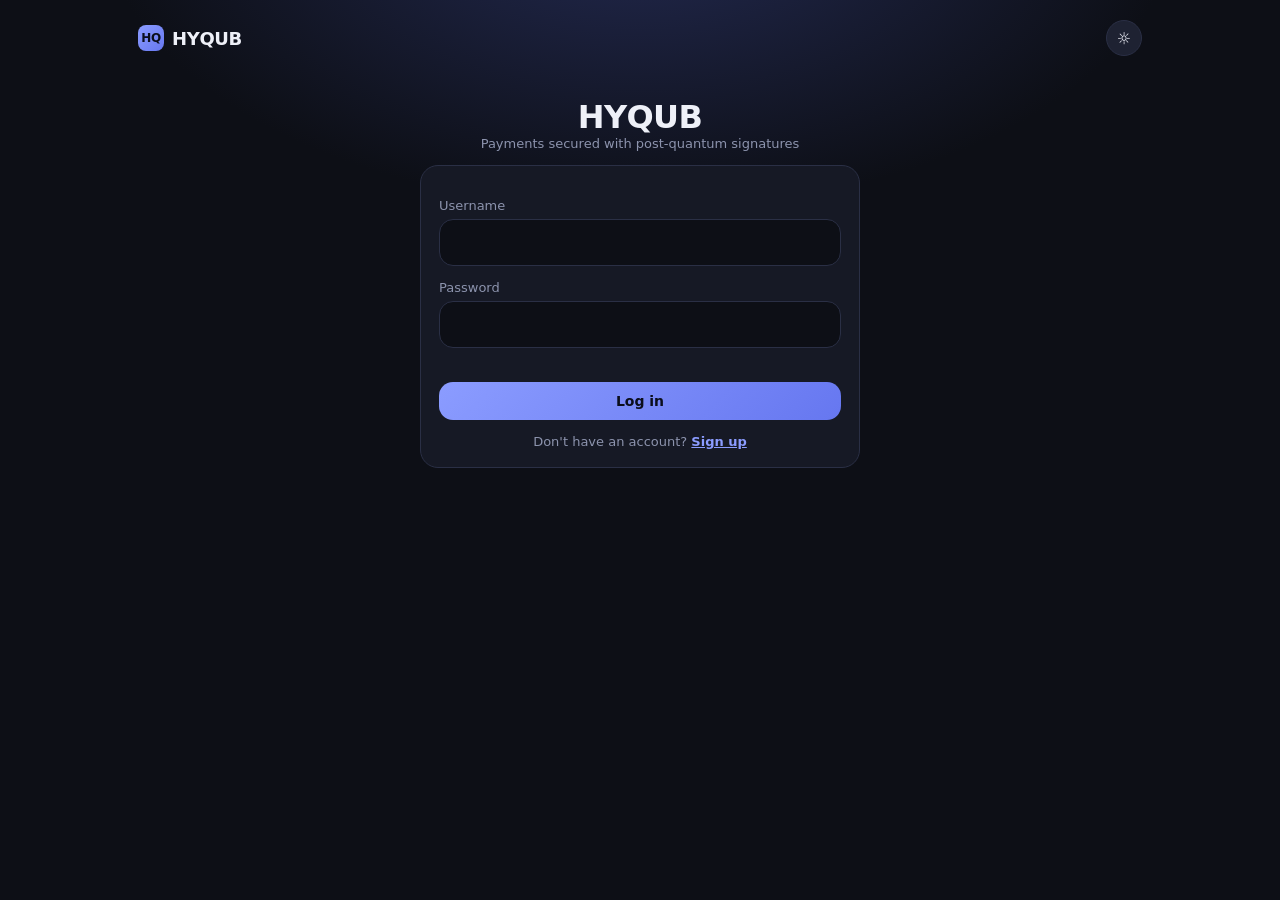
==== commit b4f71f43: "Payment UX: friendly errors, network banner, validation, review card, verification list" ====
--- a/frontend/index.html
+++ b/frontend/index.html
@@ -66,7 +66,7 @@
   .app { max-width: 440px; }
   .dashboard-grid > * { grid-column: span 12 !important; }
 }
-#screen-pay, #screen-receive, #screen-status {
+#screen-auth, #screen-pay, #screen-receive, #screen-status {
   max-width: 440px;
   margin: 0 auto;
 }
@@ -253,6 +253,8 @@
 
 /* Toast */
 #toast { position: fixed; left: 50%; bottom: 80px; transform: translateX(-50%); background: var(--s2); border: 1px solid var(--line); padding: 11px 18px; border-radius: 14px; opacity: 0; pointer-events: none; transition: opacity .25s; z-index: 120; font-size: 13px; font-weight: 600; box-shadow: 0 4px 16px rgba(0,0,0,0.3); }
+#toast.on { opacity: 1; }
+
 /* Network Banner */
 .network-banner {
   background: rgba(255, 122, 122, 0.16);
@@ -350,6 +352,7 @@
   color: var(--dim);
 }
 
+
 @media(prefers-reduced-motion: reduce) {
   *, ::before, ::after { animation: none !important; transition: none !important; }
 }
@@ -358,653 +361,6 @@
   .greeting { font-size: 18px; }
   .header-user-name { max-width: 60px; }
   .acts { flex-direction: column; }
-}
-
-/* ==========================================================================
-   HYQUB Fitted Desktop Layout & Custom Card Styling
-   ========================================================================== */
-
-body.auth-screen-active,
-body:has(#screen-auth:not([hidden])) {
-  margin: 0;
-  padding: 0;
-  background: radial-gradient(ellipse 90% 70% at 50% 20%, #151d3b 0%, #0c1124 55%, #060810 100%) fixed;
-  color: var(--tx);
-  min-height: 100vh;
-  overflow-x: hidden;
-}
-body.auth-screen-active .app,
-body:has(#screen-auth:not([hidden])) .app {
-  max-width: 100% !important;
-  margin: 0 !important;
-  padding: 0 !important;
-  min-height: 100vh;
-  display: flex;
-  flex-direction: column;
-}
-body.auth-screen-active .app-header,
-body:has(#screen-auth:not([hidden])) .app-header {
-  display: none !important;
-}
-body.auth-screen-active .network-banner,
-body:has(#screen-auth:not([hidden])) .network-banner {
-  position: fixed;
-  top: 16px;
-  left: 50%;
-  transform: translateX(-50%);
-  z-index: 1000;
-  max-width: 90%;
-  width: 480px;
-  box-shadow: 0 8px 24px rgba(0, 0, 0, 0.4);
-}
-
-/* ── HYQUB Auth Screen: Centered Split Card Experience ── */
-#screen-auth.auth-split-screen {
-  display: flex;
-  align-items: center;
-  justify-content: center;
-  width: 100%;
-  min-height: 100vh;
-  height: 100vh;
-  margin: 0;
-  max-width: 100%;
-  position: relative;
-  overflow-y: auto;
-  overflow-x: hidden;
-  padding: 24px 20px;
-  box-sizing: border-box;
-  background: radial-gradient(circle at 20% 30%, #151d3b 0%, #0c1124 55%, #060810 100%);
-}
-
-/* Background Ambient Glows */
-.auth-ambient-glow {
-  position: absolute;
-  border-radius: 50%;
-  filter: blur(80px);
-  pointer-events: none;
-  z-index: 1;
-}
-.auth-glow-1 {
-  width: 420px;
-  height: 420px;
-  background: radial-gradient(circle, rgba(108, 142, 245, 0.18) 0%, transparent 70%);
-  top: 10%;
-  left: 15%;
-}
-.auth-glow-2 {
-  width: 360px;
-  height: 360px;
-  background: radial-gradient(circle, rgba(61, 214, 140, 0.12) 0%, transparent 70%);
-  bottom: 10%;
-  right: 15%;
-}
-
-/* Centered Card (>= 900px) */
-#auth-card.auth-card {
-  display: flex;
-  flex-direction: row;
-  width: 100%;
-  max-width: 960px;
-  min-height: 560px;
-  border-radius: 24px;
-  background: #111627;
-  border: 1px solid rgba(139, 156, 255, 0.15);
-  box-shadow: 0 24px 64px -12px rgba(0, 0, 0, 0.7), 0 0 0 1px rgba(255, 255, 255, 0.05);
-  overflow: hidden;
-  position: relative;
-  z-index: 2;
-  margin: auto;
-  animation: authCardEntrance 0.6s cubic-bezier(0.16, 1, 0.3, 1) both;
-  transition: box-shadow 0.3s ease, border-color 0.3s ease;
-}
-
-@keyframes authCardEntrance {
-  from {
-    opacity: 0;
-    transform: translateY(16px) scale(0.99);
-  }
-  to {
-    opacity: 1;
-    transform: translateY(0) scale(1);
-  }
-}
-
-/* Red tint & error shake state */
-#auth-card.auth-card.has-error {
-  border-color: rgba(255, 122, 122, 0.45);
-  box-shadow: 0 24px 64px -12px rgba(255, 80, 80, 0.25), 0 0 0 1px rgba(255, 122, 122, 0.3);
-}
-
-/* ── LEFT PANEL (about 55%): Illustration & Trust Experience ── */
-.auth-card-illustration {
-  flex: 0 0 55%;
-  width: 55%;
-  position: relative;
-  display: flex;
-  flex-direction: column;
-  justify-content: space-between;
-  padding: 32px 34px 28px;
-  box-sizing: border-box;
-  background: linear-gradient(155deg, #141c3a 0%, #0d1326 60%, #070914 100%);
-  overflow: hidden;
-  color: #eef0f8;
-}
-
-/* Organic curved wave right edge */
-.auth-wave-edge {
-  position: absolute;
-  top: 0;
-  bottom: 0;
-  right: -1px;
-  width: 32px;
-  pointer-events: none;
-  z-index: 4;
-}
-.auth-wave-edge svg {
-  width: 100%;
-  height: 100%;
-  display: block;
-}
-
-/* Illustration Header */
-.auth-ill-header {
-  display: flex;
-  align-items: center;
-  gap: 10px;
-  position: relative;
-  z-index: 3;
-}
-.auth-ill-brand {
-  font-size: 18px;
-  font-weight: 800;
-  letter-spacing: -0.02em;
-  color: #ffffff;
-}
-.auth-pill-tag {
-  display: inline-flex;
-  align-items: center;
-  font-size: 9.5px;
-  font-weight: 700;
-  letter-spacing: 0.06em;
-  padding: 3px 9px;
-  border-radius: 20px;
-  background: rgba(139, 156, 255, 0.16);
-  color: #c4ceff;
-  border: 1px solid rgba(139, 156, 255, 0.28);
-  text-transform: uppercase;
-}
-
-/* SVG Art Container */
-.auth-art-box {
-  width: 100%;
-  position: relative;
-  display: flex;
-  align-items: center;
-  justify-content: center;
-  margin: 6px 0;
-  z-index: 3;
-}
-.auth-art-svg {
-  width: 100%;
-  max-width: 380px;
-  height: auto;
-  display: block;
-}
-
-/* Interactive & Floating Animations */
-.art-shield-group {
-  animation: shieldFloat 7s ease-in-out infinite;
-  transform-origin: center;
-  transition: transform 0.15s ease-out;
-}
-@keyframes shieldFloat {
-  0%, 100% { transform: translate(255px, 145px) translateY(0); }
-  50% { transform: translate(255px, 145px) translateY(-6px); }
-}
-
-.art-floating-coin {
-  animation: coinFloat 6s ease-in-out infinite;
-}
-@keyframes coinFloat {
-  0%, 100% { transform: translate(370px, 75px) translateY(0); }
-  50% { transform: translate(370px, 75px) translateY(-5px); }
-}
-
-.art-verifier-node.node-1 {
-  animation: nodePulse1 4s ease-in-out infinite alternate;
-}
-.art-verifier-node.node-2 {
-  animation: nodePulse2 4s ease-in-out infinite alternate;
-}
-@keyframes nodePulse1 {
-  0% { transform: translate(0, 0); opacity: 0.85; }
-  100% { transform: translate(-2px, -3px); opacity: 1; }
-}
-@keyframes nodePulse2 {
-  0% { transform: translate(0, 0); opacity: 0.85; }
-  100% { transform: translate(2px, 3px); opacity: 1; }
-}
-
-/* Headline & Trust Points */
-.auth-ill-copy {
-  display: flex;
-  flex-direction: column;
-  gap: 10px;
-  position: relative;
-  z-index: 3;
-}
-.auth-headline {
-  font-size: 21px;
-  font-weight: 750;
-  letter-spacing: -0.02em;
-  line-height: 1.2;
-  margin: 0;
-  color: #ffffff;
-  background: linear-gradient(135deg, #ffffff 40%, #b9caff 80%, #7ee7be 100%);
-  -webkit-background-clip: text;
-  -webkit-text-fill-color: transparent;
-}
-
-/* Three Trust Points */
-.auth-trust-list {
-  display: flex;
-  flex-direction: column;
-  gap: 6px;
-}
-.auth-trust-item {
-  display: flex;
-  align-items: center;
-  gap: 10px;
-  padding: 6px 10px;
-  background: rgba(22, 28, 48, 0.6);
-  border: 1px solid rgba(139, 156, 255, 0.12);
-  border-radius: 10px;
-  font-size: 12px;
-  font-weight: 600;
-  color: #d8e1ff;
-  backdrop-filter: blur(6px);
-  transition: transform 0.2s ease, border-color 0.2s ease, background 0.2s ease;
-}
-.auth-trust-item:hover {
-  background: rgba(26, 34, 60, 0.8);
-  border-color: rgba(139, 156, 255, 0.28);
-  transform: translateX(3px);
-}
-.auth-trust-icon {
-  width: 24px;
-  height: 24px;
-  border-radius: 6px;
-  display: grid;
-  place-items: center;
-  flex: none;
-  background: rgba(139, 156, 255, 0.15);
-  border: 1px solid rgba(139, 156, 255, 0.25);
-  color: #8ba8ff;
-}
-.auth-trust-item:nth-child(2) .auth-trust-icon {
-  background: rgba(79, 214, 156, 0.15);
-  border-color: rgba(79, 214, 156, 0.25);
-  color: #4fd69c;
-}
-.auth-trust-item:nth-child(3) .auth-trust-icon {
-  background: rgba(255, 209, 102, 0.15);
-  border-color: rgba(255, 209, 102, 0.25);
-  color: #ffd166;
-}
-
-/* Tiny Line Footer */
-.auth-ill-footer {
-  display: flex;
-  align-items: center;
-  gap: 7px;
-  font-size: 11px;
-  color: #7b8eaf;
-  position: relative;
-  z-index: 3;
-  margin-top: 2px;
-}
-.auth-status-dot {
-  width: 6px;
-  height: 6px;
-  border-radius: 50%;
-  background: #4fd69c;
-  box-shadow: 0 0 7px #4fd69c;
-  animation: pulseStatus 2s infinite;
-}
-@keyframes pulseStatus {
-  0%, 100% { opacity: 1; transform: scale(1); }
-  50% { opacity: 0.6; transform: scale(0.85); }
-}
-
-/* ── RIGHT PANEL (about 45%): Form & Interactivity ── */
-.auth-card-form {
-  flex: 0 0 45%;
-  width: 45%;
-  display: flex;
-  flex-direction: column;
-  justify-content: center;
-  padding: 36px 34px;
-  box-sizing: border-box;
-  position: relative;
-  z-index: 5;
-  background: #111627;
-}
-
-/* Floating Theme Toggle in Form */
-.auth-theme-toggle {
-  position: absolute;
-  top: 16px;
-  right: 18px;
-  background: rgba(255, 255, 255, 0.06);
-  border: 1px solid rgba(255, 255, 255, 0.1);
-  color: #c4ceff;
-  width: 32px;
-  height: 32px;
-  border-radius: 8px;
-  display: grid;
-  place-items: center;
-  cursor: pointer;
-  transition: all 0.15s ease;
-}
-.auth-theme-toggle:hover {
-  background: rgba(255, 255, 255, 0.12);
-  color: #ffffff;
-}
-
-/* Form Branding & Headers */
-.auth-form-brand {
-  display: flex;
-  align-items: center;
-  gap: 8px;
-  margin-bottom: 12px;
-}
-.auth-form-brand .auth-brand-name {
-  font-size: 17px;
-  font-weight: 800;
-  color: #ffffff;
-}
-
-.auth-form-header {
-  margin-bottom: 20px;
-}
-.auth-title {
-  font-size: 24px;
-  font-weight: 750;
-  letter-spacing: -0.02em;
-  color: #ffffff;
-  margin: 0 0 4px;
-  line-height: 1.2;
-  transition: opacity 0.25s ease, transform 0.25s ease;
-}
-.auth-subtitle {
-  font-size: 13px;
-  color: #8c96b5;
-  margin: 0;
-  line-height: 1.4;
-  transition: opacity 0.25s ease, transform 0.25s ease;
-}
-
-/* Floating / Animated Labels with Field Icons */
-.auth-field-group {
-  position: relative;
-  margin-bottom: 16px;
-}
-.auth-input-wrap {
-  position: relative;
-  display: flex;
-  align-items: center;
-}
-.auth-field-icon {
-  position: absolute;
-  left: 13px;
-  top: 50%;
-  transform: translateY(-50%);
-  width: 17px;
-  height: 17px;
-  color: #64718f;
-  pointer-events: none;
-  transition: color 0.2s ease;
-  z-index: 2;
-}
-.auth-field {
-  width: 100%;
-  background: rgba(14, 19, 36, 0.7);
-  border: 1.5px solid rgba(139, 156, 255, 0.18);
-  border-radius: 12px;
-  padding: 18px 14px 6px 40px;
-  color: #ffffff;
-  font-size: 14.5px;
-  outline: none;
-  box-sizing: border-box;
-  transition: border-color 0.2s ease, box-shadow 0.2s ease, background 0.2s ease;
-}
-.auth-field.with-toggle {
-  padding-right: 44px;
-}
-.auth-field:focus {
-  border-color: #8b9cff;
-  box-shadow: 0 0 0 3px rgba(139, 156, 255, 0.22);
-  background: rgba(18, 25, 48, 0.95);
-}
-.auth-input-wrap:focus-within .auth-field-icon {
-  color: #8b9cff;
-}
-
-/* Floating Label Animation */
-.auth-label {
-  position: absolute;
-  left: 40px;
-  top: 50%;
-  transform: translateY(-50%);
-  font-size: 13px;
-  font-weight: 500;
-  color: #7b88a8;
-  pointer-events: none;
-  transition: all 0.2s ease;
-  transform-origin: left top;
-  z-index: 2;
-}
-.auth-field:focus ~ .auth-label,
-.auth-field:not(:placeholder-shown) ~ .auth-label {
-  top: 8px;
-  transform: translateY(0) scale(0.8);
-  color: #8b9cff;
-  font-weight: 600;
-}
-
-/* Password Eye Toggle */
-.btn-toggle-pw {
-  position: absolute;
-  right: 8px;
-  top: 50%;
-  transform: translateY(-50%);
-  width: 32px;
-  height: 32px;
-  background: transparent;
-  border: none;
-  border-radius: 6px;
-  display: grid;
-  place-items: center;
-  color: #64718f;
-  cursor: pointer;
-  transition: color 0.15s ease;
-  padding: 0;
-  z-index: 2;
-}
-.btn-toggle-pw:hover {
-  color: #eaf0fe;
-}
-
-/* Caps Lock Warning */
-.caps-warning {
-  font-size: 11px;
-  font-weight: 600;
-  color: #ffd166;
-  margin-top: 4px;
-  padding-left: 2px;
-}
-
-/* Password Strength Hint Bar (Signup mode only, informational) */
-.pw-strength {
-  margin-top: 6px;
-  display: flex;
-  flex-direction: column;
-  gap: 3px;
-}
-.pw-strength-track {
-  width: 100%;
-  height: 3.5px;
-  background: rgba(255, 255, 255, 0.08);
-  border-radius: 3px;
-  overflow: hidden;
-}
-.pw-strength-bar {
-  height: 100%;
-  width: 0%;
-  border-radius: 3px;
-  transition: width 0.25s ease, background-color 0.25s ease;
-}
-.pw-strength-label {
-  font-size: 10.5px;
-  color: #8c96b5;
-}
-
-/* Error Box */
-.auth-error-box {
-  color: var(--bad);
-  font-size: 12.5px;
-  min-height: 18px;
-  margin: 4px 0 6px;
-  line-height: 1.35;
-}
-#auth-form:has(#auth-error:not(:empty)) .auth-field {
-  border-color: rgba(255, 122, 122, 0.45);
-}
-
-/* Submit Button with Loading Spinner */
-.auth-submit-btn {
-  background: #7388ff;
-  color: #0b0e1c;
-  font-weight: 700;
-  font-size: 14.5px;
-  border-radius: 12px;
-  padding: 13px;
-  width: 100%;
-  border: none;
-  cursor: pointer;
-  margin-top: 6px;
-  box-shadow: 0 4px 16px rgba(115, 136, 255, 0.28);
-  transition: transform 0.12s ease, box-shadow 0.15s ease, background 0.15s ease, opacity 0.25s ease;
-}
-.auth-submit-btn:hover:not(:disabled) {
-  background: #8598ff;
-  box-shadow: 0 6px 20px rgba(115, 136, 255, 0.4);
-  transform: translateY(-1px);
-}
-.auth-submit-btn:active:not(:disabled) {
-  transform: scale(0.98);
-}
-.auth-submit-btn:disabled {
-  opacity: 0.65;
-  cursor: wait;
-}
-.auth-submit-btn:disabled::before {
-  content: "";
-  display: inline-block;
-  width: 13px;
-  height: 13px;
-  margin-right: 8px;
-  border: 2px solid rgba(11, 14, 28, 0.35);
-  border-top-color: #0b0e1c;
-  border-radius: 50%;
-  animation: authSpin 0.75s linear infinite;
-  vertical-align: -1px;
-}
-@keyframes authSpin {
-  to { transform: rotate(360deg); }
-}
-
-/* Mode Switch Area */
-.auth-switch-area {
-  margin-top: 14px;
-  text-align: center;
-  font-size: 13px;
-  color: #8c96b5;
-}
-.auth-switch-area .link-btn {
-  background: none;
-  border: none;
-  color: #8b9cff;
-  font-weight: 600;
-  cursor: pointer;
-  padding: 0 4px;
-  font-size: 13px;
-  text-decoration: underline;
-  text-underline-offset: 3px;
-  transition: color 0.15s ease;
-}
-.auth-switch-area .link-btn:hover {
-  color: #ffffff;
-}
-
-.auth-hint-note {
-  font-size: 11.5px;
-  margin: 10px 0 0;
-  text-align: center;
-  color: #8c96b5;
-}
-
-/* ── Mobile Layout (< 900px) ── */
-@media (max-width: 899px) {
-  #screen-auth.auth-split-screen {
-    height: auto;
-    min-height: 100vh;
-    padding: 24px 16px 40px;
-    align-items: flex-start;
-  }
-  #auth-card.auth-card {
-    flex-direction: column;
-    max-width: 440px;
-    min-height: auto;
-    border-radius: 20px;
-  }
-  .auth-card-illustration {
-    display: none !important;
-  }
-  .auth-card-form {
-    flex: 1 1 100%;
-    width: 100%;
-    padding: 32px 22px 28px;
-  }
-  .auth-wave-edge {
-    display: none !important;
-  }
-}
-
-/* ── Extreme Mobile (360px) ── */
-@media (max-width: 360px) {
-  #screen-auth.auth-split-screen {
-    padding: 16px 10px 32px;
-  }
-  .auth-card-form {
-    padding: 24px 16px 20px;
-  }
-  .auth-title {
-    font-size: 21px;
-  }
-}
-
-/* ── Reduced Motion ── */
-@media (prefers-reduced-motion: reduce) {
-  #auth-card.auth-card,
-  .art-shield-group,
-  .art-floating-coin,
-  .art-verifier-node,
-  .auth-status-dot,
-  .auth-submit-btn:disabled::before {
-    animation: none !important;
-    transition: none !important;
-  }
 }
 </style>
 </head>
@@ -1029,265 +385,26 @@
       <svg width="14" height="14" viewBox="0 0 24 24" fill="none" stroke="currentColor" stroke-width="2" stroke-linecap="round" stroke-linejoin="round"><path d="M9 21H5a2 2 0 0 1-2-2V5a2 2 0 0 1 2-2h4"/><polyline points="16 17 21 12 16 7"/><line x1="21" y1="12" x2="9" y2="12"/></svg>
       Log out
     </button>
-    <button id="btn-theme" class="btn icon-btn" type="button" aria-lab<section id="screen-auth" class="auth-split-screen">
-  <!-- Subtle Ambient Glows -->
-  <div class="auth-ambient-glow auth-glow-1" aria-hidden="true"></div>
-  <div class="auth-ambient-glow auth-glow-2" aria-hidden="true"></div>
-
-  <!-- Large Centered Rounded Card (>= 900px desktop split layout) -->
-  <div id="auth-card" class="auth-card">
-    <!-- LEFT (about 55%): Illustration & Trust panel with organic curved wave right edge -->
-    <aside class="auth-card-illustration">
-      <!-- Organic curved "wave" right edge -->
-      <div class="auth-wave-edge" aria-hidden="true">
-        <svg viewBox="0 0 32 560" preserveAspectRatio="none" fill="none" xmlns="http://www.w3.org/2000/svg">
-          <path d="M0,0 C24,140 -8,280 20,420 C28,480 14,530 0,560 L32,560 L32,0 Z" fill="#111627" />
-        </svg>
-      </div>
-
-      <!-- Top Branding -->
-      <div class="auth-ill-header">
-        <div class="logo-badge">HQ</div>
-        <span class="auth-ill-brand">HYQUB</span>
-        <span class="auth-pill-tag">RESEARCH PROTOTYPE</span>
-      </div>
-
-      <!-- Center: Original Inline SVG Artwork (No people, no text) -->
-      <div class="auth-art-box">
-        <svg class="auth-art-svg" viewBox="0 0 460 300" fill="none" xmlns="http://www.w3.org/2000/svg" role="img" aria-label="Cryptographic wallet visualization">
-          <defs>
-            <radialGradient id="art-bg-glow" cx="45%" cy="45%" r="65%">
-              <stop offset="0%" stop-color="#1f2d59" stop-opacity="0.8" />
-              <stop offset="60%" stop-color="#101730" stop-opacity="0.6" />
-              <stop offset="100%" stop-color="#0a0e1f" stop-opacity="0" />
-            </radialGradient>
-            <linearGradient id="art-lattice-stroke" x1="0%" y1="0%" x2="100%" y2="100%">
-              <stop offset="0%" stop-color="#8ba8ff" stop-opacity="0.8" />
-              <stop offset="50%" stop-color="#4e71ea" stop-opacity="0.4" />
-              <stop offset="100%" stop-color="#3dd68c" stop-opacity="0.7" />
-            </linearGradient>
-            <filter id="art-glow" x="-20%" y="-20%" width="140%" height="140%">
-              <feGaussianBlur stdDeviation="8" result="blur" />
-              <feComposite in="SourceGraphic" in2="blur" operator="over" />
-            </filter>
-            <filter id="node-glow" x="-50%" y="-50%" width="200%" height="200%">
-              <feGaussianBlur stdDeviation="4" result="blur" />
-              <feComposite in="SourceGraphic" in2="blur" operator="over" />
-            </filter>
-            <linearGradient id="art-dia-top-l" x1="210" y1="65" x2="255" y2="155" gradientUnits="userSpaceOnUse">
-              <stop offset="0%" stop-color="#dce5ff" />
-              <stop offset="60%" stop-color="#7b9cff" />
-              <stop offset="100%" stop-color="#4667de" />
-            </linearGradient>
-            <linearGradient id="art-dia-top-r" x1="300" y1="65" x2="255" y2="155" gradientUnits="userSpaceOnUse">
-              <stop offset="0%" stop-color="#8faeff" />
-              <stop offset="60%" stop-color="#4a6ce3" />
-              <stop offset="100%" stop-color="#233575" />
-            </linearGradient>
-            <linearGradient id="art-dia-bot-l" x1="210" y1="135" x2="255" y2="215" gradientUnits="userSpaceOnUse">
-              <stop offset="0%" stop-color="#5be2a7" />
-              <stop offset="100%" stop-color="#1b8552" />
-            </linearGradient>
-            <linearGradient id="art-dia-bot-r" x1="300" y1="135" x2="255" y2="215" gradientUnits="userSpaceOnUse">
-              <stop offset="0%" stop-color="#34b87e" />
-              <stop offset="100%" stop-color="#125734" />
-            </linearGradient>
-            <linearGradient id="phone-body" x1="0%" y1="0%" x2="100%" y2="100%">
-              <stop offset="0%" stop-color="#1c2545" />
-              <stop offset="100%" stop-color="#0e1324" />
-            </linearGradient>
-            <linearGradient id="phone-screen" x1="0%" y1="0%" x2="0%" y2="100%">
-              <stop offset="0%" stop-color="#131a33" />
-              <stop offset="100%" stop-color="#0b0e1b" />
-            </linearGradient>
-            <radialGradient id="coin-gold" cx="40%" cy="35%" r="65%">
-              <stop offset="0%" stop-color="#ffe48f" />
-              <stop offset="50%" stop-color="#e0b134" />
-              <stop offset="100%" stop-color="#8f6913" />
-            </radialGradient>
-          </defs>
-
-          <!-- Layered Navy Background Shapes -->
-          <rect x="10" y="10" width="440" height="280" rx="20" fill="url(#art-bg-glow)" />
-          <path d="M40 180 Q140 110 260 170 T420 140" stroke="rgba(139,156,255,0.12)" stroke-width="1.5" fill="none" />
-          <path d="M20 220 Q160 150 280 230 T440 180" stroke="rgba(61,214,140,0.12)" stroke-width="1.5" fill="none" />
-
-          <!-- Background Cyber Circuit Grid Lines -->
-          <g opacity="0.22">
-            <line x1="70" y1="40" x2="70" y2="260" stroke="#4f6edb" stroke-width="1" stroke-dasharray="3 4" />
-            <line x1="190" y1="30" x2="190" y2="270" stroke="#4f6edb" stroke-width="1" stroke-dasharray="3 4" />
-            <line x1="330" y1="40" x2="330" y2="260" stroke="#4f6edb" stroke-width="1" stroke-dasharray="3 4" />
-            <line x1="40" y1="90" x2="420" y2="90" stroke="#4f6edb" stroke-width="1" stroke-dasharray="3 4" />
-            <line x1="40" y1="210" x2="420" y2="210" stroke="#4f6edb" stroke-width="1" stroke-dasharray="3 4" />
-          </g>
-
-          <!-- Left: Phone with Green Check Mark -->
-          <g class="art-phone-layer" transform="translate(60, 70)">
-            <rect x="4" y="6" width="100" height="160" rx="18" fill="rgba(0,0,0,0.4)" filter="url(#art-glow)" />
-            <rect x="0" y="0" width="100" height="160" rx="18" fill="url(#phone-body)" stroke="#2b3964" stroke-width="2" />
-            <rect x="36" y="8" width="28" height="4" rx="2" fill="#3b4d82" />
-            <rect x="8" y="20" width="84" height="120" rx="10" fill="url(#phone-screen)" stroke="rgba(139,156,255,0.2)" stroke-width="1" />
-            <rect x="16" y="32" width="68" height="40" rx="6" fill="rgba(139,156,255,0.1)" stroke="rgba(139,156,255,0.2)" stroke-width="1" />
-            <line x1="24" y1="44" x2="52" y2="44" stroke="rgba(255,255,255,0.4)" stroke-width="2" stroke-linecap="round" />
-            <line x1="24" y1="54" x2="40" y2="54" stroke="rgba(139,156,255,0.4)" stroke-width="1.5" stroke-linecap="round" />
-            <!-- Green Check Mark -->
-            <circle cx="50" cy="104" r="20" fill="rgba(61,214,140,0.15)" stroke="#3dd68c" stroke-width="2" filter="url(#art-glow)" />
-            <circle cx="50" cy="104" r="16" fill="#133626" />
-            <path d="M43 104 L48 109 L58 98" stroke="#3dd68c" stroke-width="2.5" stroke-linecap="round" stroke-linejoin="round" />
-          </g>
-
-          <!-- Connection Links -->
-          <path d="M162 135 C185 125, 205 130, 225 140" stroke="url(#art-lattice-stroke)" stroke-width="1.5" stroke-dasharray="4 4" opacity="0.7" />
-
-          <!-- Orbiting Verifier Node 1 -->
-          <g class="art-verifier-node node-1">
-            <line x1="195" y1="55" x2="255" y2="125" stroke="rgba(139,156,255,0.4)" stroke-width="1" stroke-dasharray="3 3" />
-            <circle cx="195" cy="55" r="14" fill="rgba(139,156,255,0.12)" stroke="#8ba8ff" stroke-width="1.5" filter="url(#node-glow)" />
-            <circle cx="195" cy="55" r="5" fill="#c4ceff" />
-            <circle cx="195" cy="55" r="9" stroke="rgba(139,156,255,0.5)" stroke-width="1" stroke-dasharray="2 3" />
-          </g>
-
-          <!-- Orbiting Verifier Node 2 -->
-          <g class="art-verifier-node node-2">
-            <line x1="365" y1="215" x2="255" y2="165" stroke="rgba(61,214,140,0.4)" stroke-width="1" stroke-dasharray="3 3" />
-            <circle cx="365" cy="215" r="14" fill="rgba(61,214,140,0.12)" stroke="#3dd68c" stroke-width="1.5" filter="url(#node-glow)" />
-            <circle cx="365" cy="215" r="5" fill="#a2f4cf" />
-            <circle cx="365" cy="215" r="9" stroke="rgba(61,214,140,0.5)" stroke-width="1" stroke-dasharray="2 3" />
-          </g>
-
-          <!-- Center-Right: Glowing Crystal-Lattice Shield -->
-          <g class="art-shield-group" id="art-interactive-shield" transform="translate(255, 145)">
-            <ellipse cx="0" cy="0" rx="82" ry="34" stroke="url(#art-lattice-stroke)" stroke-width="1.2" stroke-dasharray="4 5" transform="rotate(-22)" opacity="0.65" />
-            <ellipse cx="0" cy="0" rx="82" ry="34" stroke="url(#art-lattice-stroke)" stroke-width="1.2" stroke-dasharray="4 5" transform="rotate(32)" opacity="0.45" />
-            <circle cx="0" cy="0" r="56" fill="url(#art-bg-glow)" filter="url(#art-glow)" opacity="0.8" />
-            <path d="M0 -62 C32 -62, 54 -48, 54 -14 C54 30, 22 56, 0 68 C-22 56, -54 30, -54 -14 C-54 -48, -32 -62, 0 -62 Z"
-                  fill="#101730" stroke="url(#art-lattice-stroke)" stroke-width="1.8" filter="url(#art-glow)" />
-            <g class="art-crystal-facets">
-              <path d="M0 -42 L-32 5 L0 25 Z" fill="url(#art-dia-top-l)" opacity="0.9" />
-              <path d="M0 -42 L32 5 L0 25 Z" fill="url(#art-dia-top-r)" opacity="0.85" />
-              <path d="M0 -42 L0 25" stroke="rgba(255,255,255,0.8)" stroke-width="1.4" stroke-linecap="round" />
-              <path d="M0 35 L-32 15 L0 52 Z" fill="url(#art-dia-bot-l)" opacity="0.9" />
-              <path d="M0 35 L32 15 L0 52 Z" fill="url(#art-dia-bot-r)" opacity="0.85" />
-              <line x1="-32" y1="5" x2="32" y2="5" stroke="rgba(255,255,255,0.3)" stroke-width="1" />
-              <line x1="-32" y1="15" x2="32" y2="15" stroke="rgba(61,214,140,0.4)" stroke-width="1" />
-              <circle cx="0" cy="20" r="2.5" fill="#ffffff" filter="url(#node-glow)" />
-            </g>
-          </g>
-
-          <!-- Top-Right: Floating Coin -->
-          <g class="art-floating-coin" transform="translate(370, 75)">
-            <circle cx="0" cy="0" r="24" fill="rgba(0,0,0,0.35)" filter="url(#art-glow)" />
-            <circle cx="0" cy="0" r="22" fill="url(#coin-gold)" stroke="#fff2b3" stroke-width="1.5" />
-            <circle cx="0" cy="0" r="18" fill="#1b213b" stroke="url(#coin-gold)" stroke-width="1.2" />
-            <path d="M0 -10 L7 0 L0 10 L-7 0 Z" fill="url(#coin-gold)" opacity="0.95" />
-          </g>
-        </svg>
-      </div>
-
-      <!-- Headline & Trust Points -->
-      <div class="auth-ill-copy">
-        <h1 class="auth-headline">Post-quantum payments</h1>
-        <div class="auth-trust-list">
-          <div class="auth-trust-item">
-            <span class="auth-trust-icon" aria-hidden="true">
-              <svg width="14" height="14" viewBox="0 0 24 24" fill="none" stroke="currentColor" stroke-width="2" stroke-linecap="round" stroke-linejoin="round"><path d="M12 22s8-4 8-10V5l-8-3-8 3v7c0 6 8 10 8 10z"/></svg>
-            </span>
-            <span>Signed with ML-DSA-65</span>
-          </div>
-          <div class="auth-trust-item">
-            <span class="auth-trust-icon" aria-hidden="true">
-              <svg width="14" height="14" viewBox="0 0 24 24" fill="none" stroke="currentColor" stroke-width="2" stroke-linecap="round" stroke-linejoin="round"><path d="M16 21v-2a4 4 0 0 0-4-4H6a4 4 0 0 0-4 4v2"/><circle cx="9" cy="7" r="4"/><path d="M22 21v-2a4 4 0 0 0-3-3.87"/><path d="M16 3.13a4 4 0 0 1 0 7.75"/></svg>
-            </span>
-            <span>Checked by 2 independent verifiers</span>
-          </div>
-          <div class="auth-trust-item">
-            <span class="auth-trust-icon" aria-hidden="true">
-              <svg width="14" height="14" viewBox="0 0 24 24" fill="none" stroke="currentColor" stroke-width="2" stroke-linecap="round" stroke-linejoin="round"><rect x="3" y="3" width="18" height="18" rx="2" ry="2"/><line x1="3" y1="9" x2="21" y2="9"/><line x1="9" y1="21" x2="9" y2="9"/></svg>
-            </span>
-            <span>Executed by a smart contract wallet</span>
-          </div>
-        </div>
-      </div>
-
-      <!-- Tiny Line Footer -->
-      <div class="auth-ill-footer">
-        <span class="auth-status-dot" aria-hidden="true"></span>
-        <span>Prototype on a local test chain</span>
-      </div>
-    </aside>
-
-    <!-- RIGHT (about 45%): Form, Vertically Centered -->
-    <main class="auth-card-form">
-      <!-- Theme toggle -->
-      <button id="btn-theme-auth" class="btn icon-btn auth-theme-toggle" type="button" aria-label="Toggle theme">☼</button>
-
-      <!-- Logo & Headers -->
-      <div class="auth-form-brand">
-        <div class="logo-badge">HQ</div>
-        <span class="auth-brand-name">HYQUB</span>
-      </div>
-
-      <div class="auth-form-header">
-        <h2 id="auth-title" class="auth-title">Welcome back</h2>
-        <p id="auth-subtitle" class="auth-subtitle">Sign in to continue to your wallet</p>
-      </div>
-
-      <form id="auth-form" autocomplete="off" class="auth-form-body">
-        <!-- Username Field with Icon and Floating Label -->
-        <div class="auth-field-group">
-          <div class="auth-input-wrap">
-            <svg class="auth-field-icon" width="17" height="17" viewBox="0 0 24 24" fill="none" stroke="currentColor" stroke-width="2" stroke-linecap="round" stroke-linejoin="round" aria-hidden="true">
-              <path d="M20 21v-2a4 4 0 0 0-4-4H8a4 4 0 0 0-4 4v2"/>
-              <circle cx="12" cy="7" r="4"/>
-            </svg>
-            <input id="auth-username" class="auth-field" autocomplete="username" placeholder=" " required>
-            <label for="auth-username" class="auth-label">Username</label>
-          </div>
-        </div>
-
-        <!-- Password Field with Icon, Floating Label, Eye Toggle & Caps Warning -->
-        <div class="auth-field-group">
-          <div class="auth-input-wrap">
-            <svg class="auth-field-icon" width="17" height="17" viewBox="0 0 24 24" fill="none" stroke="currentColor" stroke-width="2" stroke-linecap="round" stroke-linejoin="round" aria-hidden="true">
-              <rect x="3" y="11" width="18" height="11" rx="2" ry="2"/>
-              <path d="M7 11V7a5 5 0 0 1 10 0v4"/>
-            </svg>
-            <input id="auth-password" class="auth-field with-toggle" type="password" autocomplete="current-password" placeholder=" " required>
-            <label for="auth-password" class="auth-label">Password</label>
-            <button id="btn-toggle-pw" class="btn-toggle-pw" type="button" aria-label="Show password" aria-pressed="false">
-              <svg class="eye-show" width="18" height="18" viewBox="0 0 24 24" fill="none" stroke="currentColor" stroke-width="2" stroke-linecap="round" stroke-linejoin="round" aria-hidden="true">
-                <path d="M1 12s4-8 11-8 11 8 11 8-4 8-11 8-11-8z"/>
-                <circle cx="12" cy="12" r="3"/>
-              </svg>
-              <svg class="eye-hide" width="18" height="18" viewBox="0 0 24 24" fill="none" stroke="currentColor" stroke-width="2" stroke-linecap="round" stroke-linejoin="round" aria-hidden="true" hidden>
-                <path d="M17.94 17.94A10.07 10.07 0 0 1 12 20c-7 0-11-8-11-8a18.45 18.45 0 0 1 5.06-5.94M9.9 4.24A9.12 9.12 0 0 1 12 4c7 0 11 8 11 8a18.5 18.5 0 0 1-2.16 3.19m-6.72-1.07a3 3 0 1 1-4.24-4.24"/>
-                <line x1="1" y1="1" x2="23" y2="23"/>
-              </svg>
-            </button>
-          </div>
-          <!-- Caps Lock warning -->
-          <div id="caps-warning" class="caps-warning" hidden aria-live="polite">⇪ Caps Lock is on</div>
-          <!-- Signup mode: password strength hint bar (informational) -->
-          <div id="pw-strength" class="pw-strength" hidden>
-            <div class="pw-strength-track">
-              <div id="pw-strength-bar" class="pw-strength-bar"></div>
-            </div>
-            <span id="pw-strength-label" class="pw-strength-label">Password strength</span>
-          </div>
-        </div>
-
-        <div id="auth-error" class="err auth-error-box" role="alert"></div>
-
-        <button id="auth-submit" class="btn pri full auth-submit-btn" type="submit">Log in</button>
-
-        <div id="auth-switch" class="auth-switch-area">
-          <span id="auth-switch-text">Don't have an account? </span>
-          <button id="auth-switch-btn" class="link-btn" type="button">Sign up</button>
-        </div>
-      </form>
-
-      <p id="auth-hint" class="dim auth-hint-note" hidden>Creating your secure wallet. This can take up to 20 seconds.</p>
-    </main>
+    <button id="btn-theme" class="btn icon-btn" type="button" aria-label="Toggle theme">☼</button>
+  </div>
+</header>
+
+<section id="screen-auth">
+  <div style="text-align:center;margin:28px 0 8px">
+    <h1 style="font-size:32px">HYQUB</h1>
+    <div class="dim">Payments secured with post-quantum signatures</div>
+  </div>
+  <div id="auth-card" class="card">
+    <form id="auth-form" autocomplete="off">
+      <label for="auth-username">Username</label><input id="auth-username" autocomplete="username" required>
+      <label for="auth-password">Password</label><input id="auth-password" type="password" autocomplete="current-password" required>
+      <div id="auth-error" class="err" role="alert" style="margin-top:10px"></div>
+      <button id="auth-submit" class="btn pri full" type="submit">Log in</button>
+      <div id="auth-switch" class="dim" style="text-align:center;margin-top:14px;font-size:13px">
+        <span id="auth-switch-text">Don't have an account? </span><button id="auth-switch-btn" class="link-btn" type="button">Sign up</button>
+      </div>
+    </form>
+    <p id="auth-hint" class="dim" hidden>Creating your secure wallet. This can take up to 20 seconds.</p>
   </div>
 </section>
 
@@ -1400,7 +517,7 @@
         <span class="amount-unit">ETH</span>
       </div>
     </div>
-    <div id="pay-amount-val" class="inline-val dim" role="status">Up to 0.5 ETH per payment and 1 ETH per day</div>
+    <div id="pay-amount-val" class="inline-val dim" role="status" style="text-align:center">Up to 0.5 ETH per payment and 1 ETH per day</div>
     <div class="chips">
       <button type="button" class="chip" data-amt="0.01">0.01 ETH</button>
       <button type="button" class="chip" data-amt="0.05">0.05 ETH</button>
